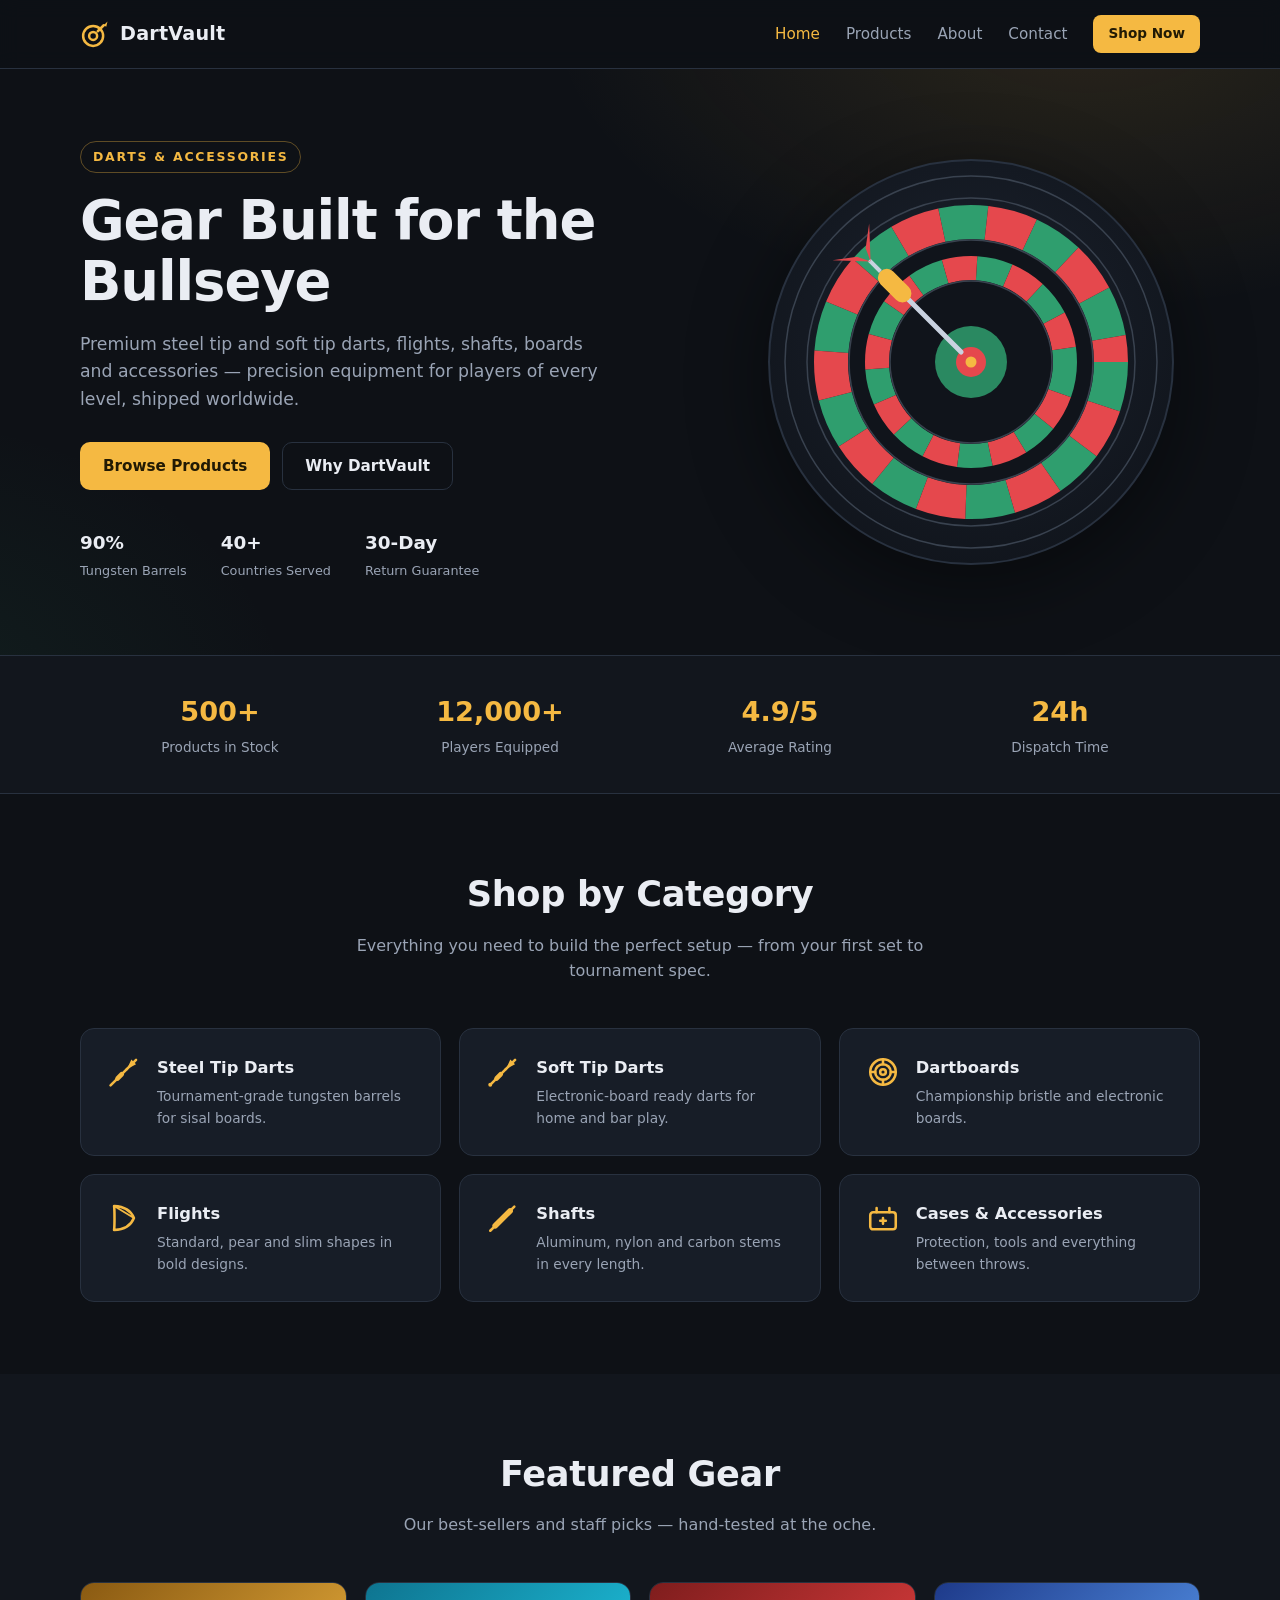
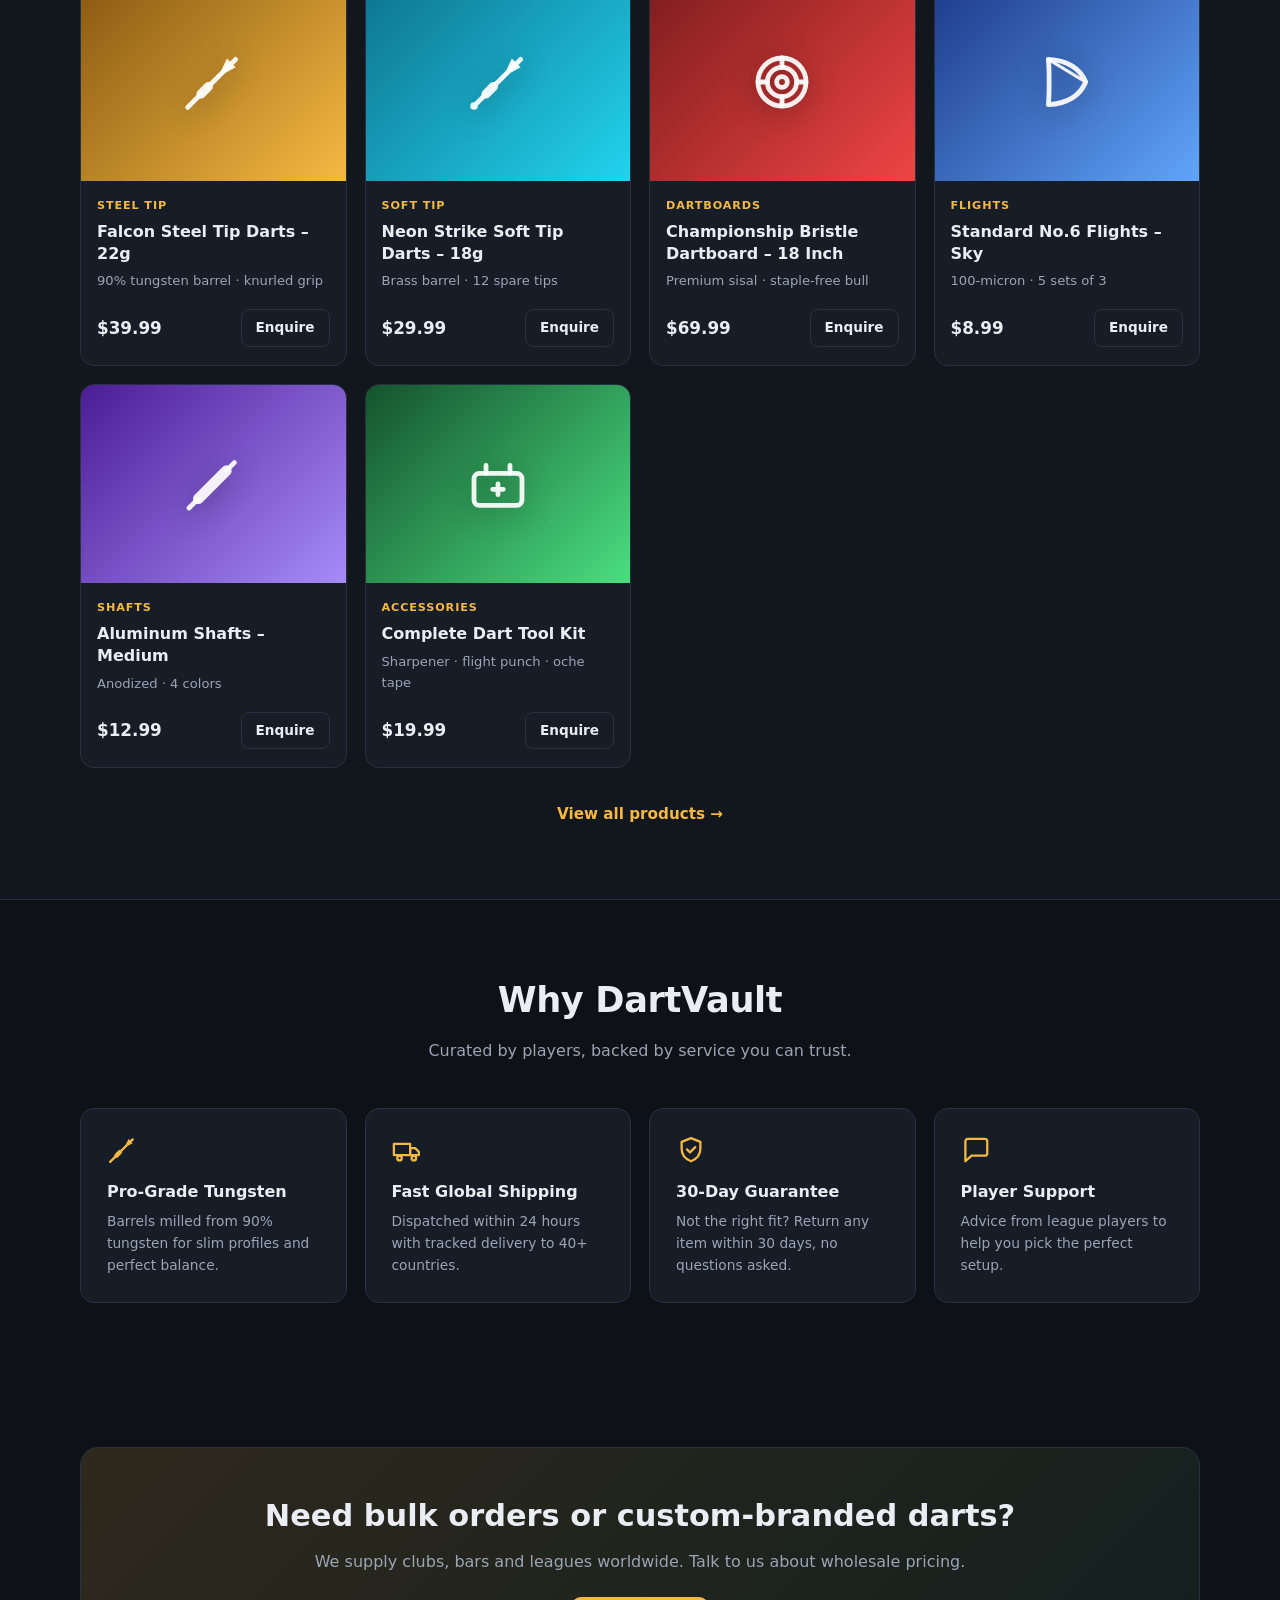
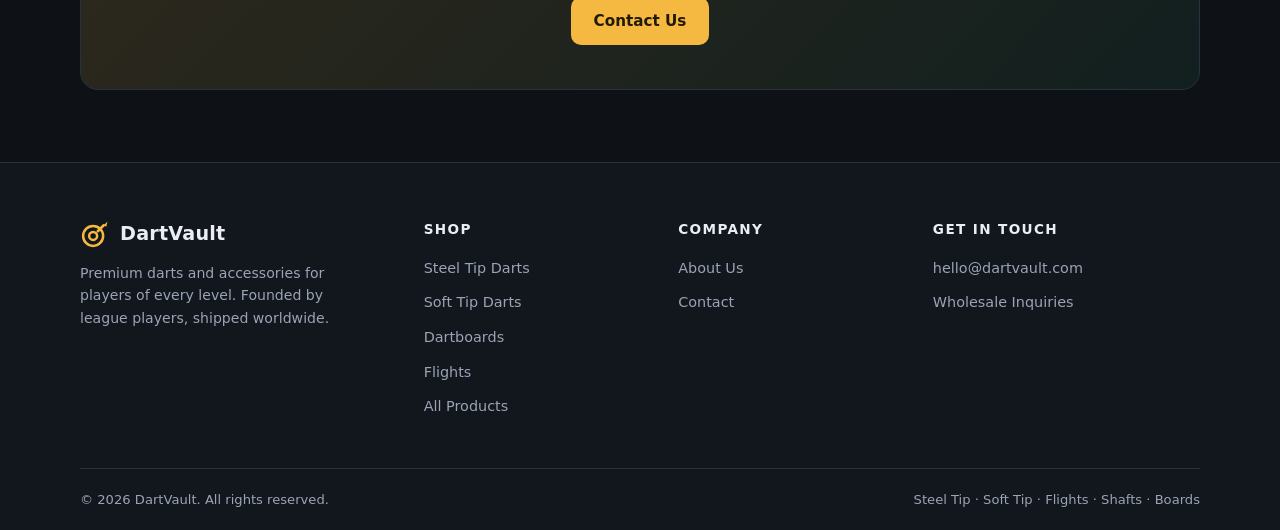
==== index.html @ 20b09b1b "Initial commit: DartVault static product showcase site" ====
<!DOCTYPE html>
<html lang="en">
<head>
<meta charset="UTF-8">
<meta name="viewport" content="width=device-width, initial-scale=1.0">
<title>DartVault – Premium Steel Tip &amp; Soft Tip Darts, Flights, Shafts &amp; Accessories</title>
<meta name="description" content="Shop premium steel tip and soft tip darts, flights, shafts, dartboards, cases and accessories at DartVault. Pro-grade tungsten gear shipped worldwide.">
<link rel="canonical" href="https://dartvault.com/">
<meta name="theme-color" content="#0e1116">
<meta property="og:type" content="website">
<meta property="og:site_name" content="DartVault">
<meta property="og:title" content="DartVault – Premium Darts &amp; Accessories">
<meta property="og:description" content="Steel tip and soft tip darts, flights, shafts, boards, cases and accessories. Shipped worldwide.">
<meta property="og:url" content="https://dartvault.com/">
<meta name="twitter:card" content="summary">
<link rel="icon" type="image/svg+xml" href="favicon.svg">
<link rel="stylesheet" href="css/style.css">
<script type="application/ld+json">
{
  "@context": "https://schema.org",
  "@type": "Organization",
  "name": "DartVault",
  "url": "https://dartvault.com/",
  "description": "Premium darts, flights, shafts, dartboards and accessories."
}
</script>
</head>
<body>
<svg xmlns="http://www.w3.org/2000/svg" style="display:none" aria-hidden="true">
  <symbol id="i-logo" viewBox="0 0 24 24" fill="none" stroke="currentColor" stroke-width="2" stroke-linecap="round" stroke-linejoin="round">
    <circle cx="10.5" cy="13.5" r="8"/>
    <circle cx="10.5" cy="13.5" r="3.2"/>
    <path d="M14.2 9.8L19 5"/>
    <path d="M19 5l3-3-1 4.2z" fill="currentColor" stroke="none"/>
  </symbol>
  <symbol id="i-dart" viewBox="0 0 24 24" fill="none" stroke="currentColor" stroke-width="1.8" stroke-linecap="round" stroke-linejoin="round">
    <path d="M2.5 21.5l5-5"/>
    <path d="M7.5 16.5l2.8-2.8" stroke-width="3.4"/>
    <path d="M10.3 13.7L14 10"/>
    <path d="M14 10l6.5-6.5"/>
    <path d="M14 10l3.2-6.8 3.3 3.3z" fill="currentColor" stroke="none"/>
  </symbol>
  <symbol id="i-dart-soft" viewBox="0 0 24 24" fill="none" stroke="currentColor" stroke-width="1.8" stroke-linecap="round" stroke-linejoin="round">
    <circle cx="3" cy="21" r="1.4" fill="currentColor" stroke="none"/>
    <path d="M4 20l3.5-3.5"/>
    <path d="M7.5 16.5l2.8-2.8" stroke-width="3.4"/>
    <path d="M10.3 13.7L14 10"/>
    <path d="M14 10l6.5-6.5"/>
    <path d="M14 10l3.2-6.8 3.3 3.3z" fill="currentColor" stroke="none"/>
  </symbol>
  <symbol id="i-flight" viewBox="0 0 24 24" fill="none" stroke="currentColor" stroke-width="1.8" stroke-linecap="round" stroke-linejoin="round">
    <path d="M5 3.5c7 .3 12 3.4 14 8.5-2 5.1-7 8.2-14 8.5.4-2.9.4-14.1 0-17z"/>
    <path d="M5 3.5l14 8.5" stroke-width="1.2"/>
  </symbol>
  <symbol id="i-shaft" viewBox="0 0 24 24" fill="none" stroke="currentColor" stroke-width="1.8" stroke-linecap="round" stroke-linejoin="round">
    <path d="M3 21l3.5-3.5"/>
    <path d="M6.5 17.5L17 7" stroke-width="4"/>
    <path d="M17 7l3-3"/>
  </symbol>
  <symbol id="i-board" viewBox="0 0 24 24" fill="none" stroke="currentColor" stroke-width="1.8" stroke-linecap="round" stroke-linejoin="round">
    <circle cx="12" cy="12" r="9"/>
    <circle cx="12" cy="12" r="5.5"/>
    <circle cx="12" cy="12" r="2"/>
    <path d="M12 3v3.5M12 17.5V21M3 12h3.5M17.5 12H21"/>
  </symbol>
  <symbol id="i-eboard" viewBox="0 0 24 24" fill="none" stroke="currentColor" stroke-width="1.8" stroke-linecap="round" stroke-linejoin="round">
    <rect x="4" y="2.5" width="16" height="19" rx="2.5"/>
    <circle cx="12" cy="11" r="5"/>
    <circle cx="12" cy="11" r="1.6"/>
    <path d="M9 18.5h6"/>
    <path d="M8.5 5.5h1M14.5 5.5h1"/>
  </symbol>
  <symbol id="i-case" viewBox="0 0 24 24" fill="none" stroke="currentColor" stroke-width="1.8" stroke-linecap="round" stroke-linejoin="round">
    <rect x="3" y="7.5" width="18" height="12" rx="2.5"/>
    <path d="M9 7.5V6a2 2 0 012-2h2a2 2 0 012 2v1.5"/>
    <path d="M8 15.5l3.2-3.2M11.2 12.3l1.6-1.6"/>
  </symbol>
  <symbol id="i-toolkit" viewBox="0 0 24 24" fill="none" stroke="currentColor" stroke-width="1.8" stroke-linecap="round" stroke-linejoin="round">
    <rect x="3" y="8" width="18" height="12" rx="2"/>
    <path d="M12 12v4M10 14h4"/>
    <path d="M7.5 8V5M16.5 8V5"/>
  </symbol>
  <symbol id="i-surround" viewBox="0 0 24 24" fill="none" stroke="currentColor" stroke-width="1.8">
    <circle cx="12" cy="12" r="8.5"/>
    <circle cx="12" cy="12" r="3"/>
  </symbol>
  <symbol id="i-light" viewBox="0 0 24 24" fill="none" stroke="currentColor" stroke-width="1.8" stroke-linecap="round">
    <circle cx="12" cy="12" r="7.5" stroke-dasharray="3.2 3.2"/>
    <circle cx="12" cy="12" r="2.6"/>
    <path d="M12 2v2.2M12 19.8V22M2 12h2.2M19.8 12H22"/>
  </symbol>
  <symbol id="i-card" viewBox="0 0 24 24" fill="none" stroke="currentColor" stroke-width="1.8" stroke-linecap="round" stroke-linejoin="round">
    <rect x="3" y="5" width="18" height="14" rx="2"/>
    <path d="M3 9.5h18M7 14.5h4"/>
  </symbol>
  <symbol id="i-tag" viewBox="0 0 24 24" fill="none" stroke="currentColor" stroke-width="1.8" stroke-linecap="round" stroke-linejoin="round">
    <path d="M20.6 13.4L11 3.8H4v7l9.6 9.6a2 2 0 002.8 0l4.2-4.2a2 2 0 000-2.8z"/>
    <circle cx="7.5" cy="7.5" r="1.5"/>
  </symbol>
  <symbol id="i-truck" viewBox="0 0 24 24" fill="none" stroke="currentColor" stroke-width="1.8" stroke-linecap="round" stroke-linejoin="round">
    <path d="M1.5 7h13v9h-13z"/>
    <path d="M14.5 10.5h4l3 3v2.5h-7z"/>
    <circle cx="6" cy="18.5" r="1.8"/>
    <circle cx="17.5" cy="18.5" r="1.8"/>
  </symbol>
  <symbol id="i-shield" viewBox="0 0 24 24" fill="none" stroke="currentColor" stroke-width="1.8" stroke-linecap="round" stroke-linejoin="round">
    <path d="M12 2.5l7.5 3V11c0 5-3.2 8.3-7.5 10-4.3-1.7-7.5-5-7.5-10V5.5z"/>
    <path d="M8.8 11.5l2.4 2.4 4.2-4.2"/>
  </symbol>
  <symbol id="i-chat" viewBox="0 0 24 24" fill="none" stroke="currentColor" stroke-width="1.8" stroke-linecap="round" stroke-linejoin="round">
    <path d="M21 14.5a2 2 0 01-2 2H8.5L3.5 21V5a2 2 0 012-2H19a2 2 0 012 2z"/>
  </symbol>
</svg>
<header class="site-header">
  <div class="container header-inner">
    <a class="brand" href="index.html">
      <svg aria-hidden="true"><use href="#i-logo"/></svg>
      DartVault
    </a>
    <nav class="main-nav" aria-label="Main navigation">
      <a href="index.html" class="active">Home</a>
      <a href="products.html">Products</a>
      <a href="about.html">About</a>
      <a href="contact.html">Contact</a>
      <a href="products.html" class="btn btn-primary btn-small nav-cta">Shop Now</a>
    </nav>
    <button class="nav-toggle" aria-label="Toggle menu" aria-expanded="false">
      <svg viewBox="0 0 24 24" width="22" height="22" fill="none" stroke="currentColor" stroke-width="2" stroke-linecap="round"><path d="M4 7h16M4 12h16M4 17h16"/></svg>
    </button>
  </div>
</header>
<main>
  <section class="hero">
    <div class="container hero-inner">
      <div>
        <span class="eyebrow">Darts &amp; Accessories</span>
        <h1>Gear Built for the Bullseye</h1>
        <p class="lead">Premium steel tip and soft tip darts, flights, shafts, boards and accessories — precision equipment for players of every level, shipped worldwide.</p>
        <div class="hero-actions">
          <a class="btn btn-primary" href="products.html">Browse Products</a>
          <a class="btn btn-ghost" href="#why">Why DartVault</a>
        </div>
        <div class="hero-stats">
          <div><strong>90%</strong><span>Tungsten Barrels</span></div>
          <div><strong>40+</strong><span>Countries Served</span></div>
          <div><strong>30-Day</strong><span>Return Guarantee</span></div>
        </div>
      </div>
      <div class="hero-art">
        <svg viewBox="0 0 420 420" role="img" aria-label="Dartboard with a dart in the bullseye">
          <defs>
            <radialGradient id="gBoard" cx="50%" cy="42%" r="65%">
              <stop offset="0%" stop-color="#1b222e"/>
              <stop offset="100%" stop-color="#10141b"/>
            </radialGradient>
          </defs>
          <circle cx="210" cy="210" r="202" fill="url(#gBoard)" stroke="#28313f" stroke-width="2"/>
          <circle cx="210" cy="210" r="186" fill="none" stroke="#39424f" stroke-width="1.5"/>
          <circle cx="210" cy="210" r="164" fill="none" stroke="#39424f" stroke-width="1.5"/>
          <circle cx="210" cy="210" r="140" fill="none" stroke="#2f9e6e" stroke-width="34" stroke-dasharray="45 45"/>
          <circle cx="210" cy="210" r="140" fill="none" stroke="#e5484d" stroke-width="34" stroke-dasharray="45 45" stroke-dashoffset="45"/>
          <circle cx="210" cy="210" r="122" fill="#10141b" stroke="#39424f" stroke-width="1.5"/>
          <circle cx="210" cy="210" r="94" fill="none" stroke="#2f9e6e" stroke-width="24" stroke-dasharray="32 32"/>
          <circle cx="210" cy="210" r="94" fill="none" stroke="#e5484d" stroke-width="24" stroke-dasharray="32 32" stroke-dashoffset="32"/>
          <circle cx="210" cy="210" r="81" fill="#10141b" stroke="#39424f" stroke-width="1.5"/>
          <circle cx="210" cy="210" r="36" fill="#2f9e6e" opacity=".85"/>
          <circle cx="210" cy="210" r="15" fill="#e5484d"/>
          <circle cx="210" cy="210" r="5.5" fill="#f5b942"/>
          <g transform="rotate(-45 210 210)">
            <line x1="210" y1="196" x2="210" y2="118" stroke="#c9d2e0" stroke-width="5" stroke-linecap="round"/>
            <rect x="201" y="82" width="18" height="40" rx="9" fill="#f5b942"/>
            <line x1="210" y1="82" x2="210" y2="66" stroke="#c9d2e0" stroke-width="4"/>
            <path d="M210 68L184 40l20 15z" fill="#e5484d"/>
            <path d="M210 68l26-28-20 15z" fill="#e5484d"/>
          </g>
        </svg>
      </div>
    </div>
  </section>
  <div class="stats-strip">
    <div class="container stats-grid">
      <div><strong>500+</strong><span>Products in Stock</span></div>
      <div><strong>12,000+</strong><span>Players Equipped</span></div>
      <div><strong>4.9/5</strong><span>Average Rating</span></div>
      <div><strong>24h</strong><span>Dispatch Time</span></div>
    </div>
  </div>
  <section class="section">
    <div class="container">
      <div class="section-head">
        <h2>Shop by Category</h2>
        <p>Everything you need to build the perfect setup — from your first set to tournament spec.</p>
      </div>
      <div class="cat-grid">
        <a class="cat-card" href="products.html?cat=steel">
          <svg aria-hidden="true"><use href="#i-dart"/></svg>
          <div><h3>Steel Tip Darts</h3><p>Tournament-grade tungsten barrels for sisal boards.</p></div>
        </a>
        <a class="cat-card" href="products.html?cat=soft">
          <svg aria-hidden="true"><use href="#i-dart-soft"/></svg>
          <div><h3>Soft Tip Darts</h3><p>Electronic-board ready darts for home and bar play.</p></div>
        </a>
        <a class="cat-card" href="products.html?cat=boards">
          <svg aria-hidden="true"><use href="#i-board"/></svg>
          <div><h3>Dartboards</h3><p>Championship bristle and electronic boards.</p></div>
        </a>
        <a class="cat-card" href="products.html?cat=flights">
          <svg aria-hidden="true"><use href="#i-flight"/></svg>
          <div><h3>Flights</h3><p>Standard, pear and slim shapes in bold designs.</p></div>
        </a>
        <a class="cat-card" href="products.html?cat=shafts">
          <svg aria-hidden="true"><use href="#i-shaft"/></svg>
          <div><h3>Shafts</h3><p>Aluminum, nylon and carbon stems in every length.</p></div>
        </a>
        <a class="cat-card" href="products.html?cat=acc">
          <svg aria-hidden="true"><use href="#i-toolkit"/></svg>
          <div><h3>Cases &amp; Accessories</h3><p>Protection, tools and everything between throws.</p></div>
        </a>
      </div>
    </div>
  </section>
  <section class="section section-alt">
    <div class="container">
      <div class="section-head">
        <h2>Featured Gear</h2>
        <p>Our best-sellers and staff picks — hand-tested at the oche.</p>
      </div>
      <div class="product-grid">
        <article class="product-card" data-cat="steel">
          <div class="product-thumb thumb-steel"><svg aria-hidden="true"><use href="#i-dart"/></svg></div>
          <div class="product-body">
            <span class="product-tag">Steel Tip</span>
            <h3>Falcon Steel Tip Darts – 22g</h3>
            <p class="product-spec">90% tungsten barrel · knurled grip</p>
            <div class="product-foot"><span class="price">$39.99</span><a class="btn btn-ghost btn-small" href="contact.html">Enquire</a></div>
          </div>
        </article>
        <article class="product-card" data-cat="soft">
          <div class="product-thumb thumb-soft"><svg aria-hidden="true"><use href="#i-dart-soft"/></svg></div>
          <div class="product-body">
            <span class="product-tag">Soft Tip</span>
            <h3>Neon Strike Soft Tip Darts – 18g</h3>
            <p class="product-spec">Brass barrel · 12 spare tips</p>
            <div class="product-foot"><span class="price">$29.99</span><a class="btn btn-ghost btn-small" href="contact.html">Enquire</a></div>
          </div>
        </article>
        <article class="product-card" data-cat="boards">
          <div class="product-thumb thumb-board"><svg aria-hidden="true"><use href="#i-board"/></svg></div>
          <div class="product-body">
            <span class="product-tag">Dartboards</span>
            <h3>Championship Bristle Dartboard – 18 Inch</h3>
            <p class="product-spec">Premium sisal · staple-free bull</p>
            <div class="product-foot"><span class="price">$69.99</span><a class="btn btn-ghost btn-small" href="contact.html">Enquire</a></div>
          </div>
        </article>
        <article class="product-card" data-cat="flights">
          <div class="product-thumb thumb-flight"><svg aria-hidden="true"><use href="#i-flight"/></svg></div>
          <div class="product-body">
            <span class="product-tag">Flights</span>
            <h3>Standard No.6 Flights – Sky</h3>
            <p class="product-spec">100-micron · 5 sets of 3</p>
            <div class="product-foot"><span class="price">$8.99</span><a class="btn btn-ghost btn-small" href="contact.html">Enquire</a></div>
          </div>
        </article>
        <article class="product-card" data-cat="shafts">
          <div class="product-thumb thumb-shaft"><svg aria-hidden="true"><use href="#i-shaft"/></svg></div>
          <div class="product-body">
            <span class="product-tag">Shafts</span>
            <h3>Aluminum Shafts – Medium</h3>
            <p class="product-spec">Anodized · 4 colors</p>
            <div class="product-foot"><span class="price">$12.99</span><a class="btn btn-ghost btn-small" href="contact.html">Enquire</a></div>
          </div>
        </article>
        <article class="product-card" data-cat="acc">
          <div class="product-thumb thumb-acc"><svg aria-hidden="true"><use href="#i-toolkit"/></svg></div>
          <div class="product-body">
            <span class="product-tag">Accessories</span>
            <h3>Complete Dart Tool Kit</h3>
            <p class="product-spec">Sharpener · flight punch · oche tape</p>
            <div class="product-foot"><span class="price">$19.99</span><a class="btn btn-ghost btn-small" href="contact.html">Enquire</a></div>
          </div>
        </article>
      </div>
      <div class="section-link">
        <a class="link-more" href="products.html">View all products →</a>
      </div>
    </div>
  </section>
  <section class="section" id="why">
    <div class="container">
      <div class="section-head">
        <h2>Why DartVault</h2>
        <p>Curated by players, backed by service you can trust.</p>
      </div>
      <div class="why-grid">
        <div class="why-card">
          <svg aria-hidden="true"><use href="#i-dart"/></svg>
          <h3>Pro-Grade Tungsten</h3>
          <p>Barrels milled from 90% tungsten for slim profiles and perfect balance.</p>
        </div>
        <div class="why-card">
          <svg aria-hidden="true"><use href="#i-truck"/></svg>
          <h3>Fast Global Shipping</h3>
          <p>Dispatched within 24 hours with tracked delivery to 40+ countries.</p>
        </div>
        <div class="why-card">
          <svg aria-hidden="true"><use href="#i-shield"/></svg>
          <h3>30-Day Guarantee</h3>
          <p>Not the right fit? Return any item within 30 days, no questions asked.</p>
        </div>
        <div class="why-card">
          <svg aria-hidden="true"><use href="#i-chat"/></svg>
          <h3>Player Support</h3>
          <p>Advice from league players to help you pick the perfect setup.</p>
        </div>
      </div>
    </div>
  </section>
  <section class="section">
    <div class="container">
      <div class="cta-band">
        <h2>Need bulk orders or custom-branded darts?</h2>
        <p>We supply clubs, bars and leagues worldwide. Talk to us about wholesale pricing.</p>
        <a class="btn btn-primary" href="contact.html">Contact Us</a>
      </div>
    </div>
  </section>
</main>
<footer class="site-footer">
  <div class="container">
    <div class="footer-grid">
      <div class="footer-brand">
        <a class="brand" href="index.html"><svg aria-hidden="true"><use href="#i-logo"/></svg>DartVault</a>
        <p>Premium darts and accessories for players of every level. Founded by league players, shipped worldwide.</p>
      </div>
      <div>
        <h4>Shop</h4>
        <ul>
          <li><a href="products.html?cat=steel">Steel Tip Darts</a></li>
          <li><a href="products.html?cat=soft">Soft Tip Darts</a></li>
          <li><a href="products.html?cat=boards">Dartboards</a></li>
          <li><a href="products.html?cat=flights">Flights</a></li>
          <li><a href="products.html">All Products</a></li>
        </ul>
      </div>
      <div>
        <h4>Company</h4>
        <ul>
          <li><a href="about.html">About Us</a></li>
          <li><a href="contact.html">Contact</a></li>
        </ul>
      </div>
      <div>
        <h4>Get in Touch</h4>
        <ul>
          <li><a href="mailto:hello@dartvault.com">hello@dartvault.com</a></li>
          <li><a href="contact.html">Wholesale Inquiries</a></li>
        </ul>
      </div>
    </div>
    <div class="footer-bottom">
      <span>© <span data-year>2026</span> DartVault. All rights reserved.</span>
      <span>Steel Tip · Soft Tip · Flights · Shafts · Boards</span>
    </div>
  </div>
</footer>
<script src="js/main.js"></script>
</body>
</html>
---- css/style.css ----
:root{
  --bg:#0e1116;
  --bg-soft:#12161d;
  --card:#171d27;
  --line:#28313f;
  --text:#eaedf3;
  --muted:#9aa4b5;
  --accent:#f5b942;
  --accent-ink:#221a04;
  --red:#e5484d;
  --green:#33a06f;
  --radius:14px;
  --shadow:0 12px 32px rgba(0,0,0,.35);
  --font:ui-sans-serif,system-ui,-apple-system,"Segoe UI",Roboto,"Helvetica Neue",Arial,sans-serif;
}
*{box-sizing:border-box;margin:0;padding:0}
html{scroll-behavior:smooth}
body{font-family:var(--font);background:var(--bg);color:var(--text);line-height:1.6;-webkit-font-smoothing:antialiased}
img,svg{display:block;max-width:100%}
a{color:inherit;text-decoration:none}
[hidden]{display:none!important}
.container{width:min(1120px,92%);margin:0 auto}

.site-header{position:sticky;top:0;z-index:50;background:rgba(14,17,22,.85);backdrop-filter:blur(10px);border-bottom:1px solid var(--line)}
.header-inner{display:flex;align-items:center;justify-content:space-between;height:68px}
.brand{display:flex;align-items:center;gap:10px;font-weight:800;font-size:1.2rem;letter-spacing:.2px}
.brand svg{width:30px;height:30px;color:var(--accent);flex:none}
.main-nav{display:flex;align-items:center;gap:26px;font-size:.95rem;color:var(--muted)}
.main-nav a:hover{color:var(--text)}
.main-nav a.active{color:var(--accent)}
.nav-toggle{display:none;background:none;border:1px solid var(--line);color:var(--text);border-radius:8px;padding:7px 10px;cursor:pointer}

.btn{display:inline-flex;align-items:center;justify-content:center;gap:8px;padding:11px 22px;border-radius:10px;font-weight:700;font-size:.95rem;border:1px solid transparent;cursor:pointer;transition:all .2s;font-family:inherit}
.btn-primary{background:var(--accent);color:var(--accent-ink)}
.btn-primary:hover{filter:brightness(1.08)}
.btn-ghost{border-color:var(--line);color:var(--text)}
.btn-ghost:hover{border-color:var(--accent);color:var(--accent)}
.btn-small{padding:7px 14px;font-size:.85rem;border-radius:8px}

.hero{position:relative;overflow:hidden;border-bottom:1px solid var(--line);background:radial-gradient(900px 500px at 85% -10%,rgba(245,185,66,.12),transparent 60%),radial-gradient(700px 500px at -10% 110%,rgba(51,160,111,.1),transparent 60%)}
.hero-inner{display:grid;grid-template-columns:1.15fr .85fr;gap:40px;align-items:center;padding:72px 0}
.eyebrow{display:inline-block;font-size:.78rem;font-weight:700;letter-spacing:.14em;text-transform:uppercase;color:var(--accent);border:1px solid rgba(245,185,66,.35);border-radius:999px;padding:5px 12px;margin-bottom:18px}
h1{font-size:clamp(2.2rem,4.6vw,3.4rem);line-height:1.12;letter-spacing:-.02em;font-weight:800}
.hero .lead{color:var(--muted);font-size:1.08rem;max-width:520px;margin:18px 0 28px}
.hero-actions{display:flex;gap:12px;flex-wrap:wrap}
.hero-stats{display:flex;gap:34px;margin-top:38px;flex-wrap:wrap}
.hero-stats div strong{display:block;font-size:1.15rem}
.hero-stats div span{font-size:.8rem;color:var(--muted)}
.hero-art{position:relative}
.hero-art svg{width:100%;max-width:420px;margin:0 auto;filter:drop-shadow(0 18px 40px rgba(0,0,0,.45))}

.stats-strip{border-bottom:1px solid var(--line);background:var(--bg-soft)}
.stats-grid{display:grid;grid-template-columns:repeat(4,1fr);padding:34px 0;text-align:center}
.stats-grid strong{display:block;font-size:1.7rem;color:var(--accent)}
.stats-grid span{font-size:.85rem;color:var(--muted)}

.section{padding:72px 0}
.section-alt{background:var(--bg-soft);border-bottom:1px solid var(--line)}
.section-head{text-align:center;max-width:640px;margin:0 auto 44px}
.section-head h2{font-size:clamp(1.6rem,3vw,2.2rem);letter-spacing:-.01em}
.section-head p{color:var(--muted);margin-top:10px}
.section-link{text-align:center}
.link-more{display:inline-block;margin-top:34px;color:var(--accent);font-weight:600;font-size:.95rem}
.link-more:hover{text-decoration:underline}

.cat-grid{display:grid;grid-template-columns:repeat(3,1fr);gap:18px}
.cat-card{background:var(--card);border:1px solid var(--line);border-radius:var(--radius);padding:26px;display:flex;gap:16px;align-items:flex-start;transition:all .2s}
.cat-card:hover{border-color:var(--accent);transform:translateY(-3px)}
.cat-card svg{width:34px;height:34px;color:var(--accent);flex:none}
.cat-card h3{font-size:1.02rem;margin-bottom:4px}
.cat-card p{font-size:.86rem;color:var(--muted)}

.product-grid{display:grid;grid-template-columns:repeat(4,1fr);gap:18px}
.product-card{background:var(--card);border:1px solid var(--line);border-radius:var(--radius);overflow:hidden;display:flex;flex-direction:column;transition:all .2s}
.product-card:hover{border-color:var(--accent);transform:translateY(-4px);box-shadow:var(--shadow)}
.product-thumb{aspect-ratio:4/3;display:flex;align-items:center;justify-content:center}
.product-thumb svg{width:64px;height:64px;color:rgba(255,255,255,.92);filter:drop-shadow(0 6px 14px rgba(0,0,0,.35))}
.thumb-steel{background:linear-gradient(135deg,#8a5a12,#f5b942)}
.thumb-soft{background:linear-gradient(135deg,#0e7490,#22d3ee)}
.thumb-board{background:linear-gradient(135deg,#7f1d1d,#ef4444)}
.thumb-eboard{background:linear-gradient(135deg,#312e81,#818cf8)}
.thumb-flight{background:linear-gradient(135deg,#1e3a8a,#60a5fa)}
.thumb-shaft{background:linear-gradient(135deg,#4c1d95,#a78bfa)}
.thumb-case{background:linear-gradient(135deg,#374151,#9ca3af)}
.thumb-acc{background:linear-gradient(135deg,#14532d,#4ade80)}
.product-body{padding:16px 16px 18px;display:flex;flex-direction:column;gap:6px;flex:1}
.product-tag{font-size:.7rem;font-weight:700;letter-spacing:.08em;text-transform:uppercase;color:var(--accent)}
.product-body h3{font-size:1rem;line-height:1.35}
.product-spec{font-size:.82rem;color:var(--muted)}
.product-foot{display:flex;align-items:center;justify-content:space-between;margin-top:auto;padding-top:12px}
.price{font-weight:800;font-size:1.05rem}

.filter-bar{display:flex;gap:10px;flex-wrap:wrap;justify-content:center;margin-bottom:36px}
.filter-btn{background:var(--card);border:1px solid var(--line);color:var(--muted);border-radius:999px;padding:8px 18px;font-size:.86rem;font-weight:600;cursor:pointer;transition:all .2s;font-family:inherit}
.filter-btn:hover{color:var(--text);border-color:var(--accent)}
.filter-btn.active{background:var(--accent);border-color:var(--accent);color:var(--accent-ink)}

.why-grid,.value-grid{display:grid;grid-template-columns:repeat(4,1fr);gap:18px}
.value-grid{grid-template-columns:repeat(3,1fr)}
.why-card,.value-card{background:var(--card);border:1px solid var(--line);border-radius:var(--radius);padding:26px}
.why-card svg,.value-card svg{width:30px;height:30px;color:var(--accent);margin-bottom:14px}
.why-card h3,.value-card h3{font-size:1rem;margin-bottom:6px}
.why-card p,.value-card p{font-size:.86rem;color:var(--muted)}

.cta-band{background:linear-gradient(135deg,rgba(245,185,66,.14),rgba(51,160,111,.1));border:1px solid var(--line);border-radius:18px;padding:44px;text-align:center}
.cta-band h2{font-size:clamp(1.4rem,2.6vw,1.9rem);margin-bottom:8px}
.cta-band p{color:var(--muted);margin-bottom:22px}

.page-hero{padding:60px 0 8px}
.page-hero h1{font-size:clamp(1.8rem,3.4vw,2.5rem)}
.page-hero p{color:var(--muted);max-width:640px;margin-top:10px}

.about-grid{display:grid;grid-template-columns:1fr 1fr;gap:44px;align-items:center}
.about-art{background:linear-gradient(135deg,#1a2230,#10141b);border:1px solid var(--line);border-radius:18px;display:flex;align-items:center;justify-content:center;min-height:340px}
.about-art svg{width:130px;height:130px;color:var(--accent)}
.prose h2{font-size:1.4rem;margin:26px 0 10px}
.prose h2:first-child{margin-top:0}
.prose p{color:var(--muted);margin-bottom:14px}

.contact-grid{display:grid;grid-template-columns:.85fr 1.15fr;gap:36px;align-items:start}
.info-card{background:var(--card);border:1px solid var(--line);border-radius:var(--radius);padding:22px;display:flex;gap:14px;align-items:flex-start;margin-bottom:14px}
.info-card svg{width:24px;height:24px;color:var(--accent);flex:none;margin-top:2px}
.info-card h3{font-size:.95rem}
.info-card p{font-size:.86rem;color:var(--muted)}
.form-card{background:var(--card);border:1px solid var(--line);border-radius:var(--radius);padding:28px}
.form-row{display:grid;grid-template-columns:1fr 1fr;gap:14px}
.field{margin-bottom:16px}
.field label{display:block;font-size:.82rem;font-weight:600;color:var(--muted);margin-bottom:6px}
.field input,.field textarea{width:100%;background:var(--bg);border:1px solid var(--line);border-radius:10px;color:var(--text);padding:11px 14px;font-family:inherit;font-size:.92rem}
.field input:focus,.field textarea:focus{outline:none;border-color:var(--accent)}
.field textarea{min-height:140px;resize:vertical}

.site-footer{border-top:1px solid var(--line);background:var(--bg-soft)}
.footer-grid{display:grid;grid-template-columns:1.4fr 1fr 1fr 1.2fr;gap:32px;padding:56px 0 40px}
.footer-brand p{color:var(--muted);font-size:.88rem;margin-top:12px;max-width:280px}
.site-footer h4{font-size:.85rem;letter-spacing:.1em;text-transform:uppercase;margin-bottom:14px}
.site-footer ul{list-style:none}
.site-footer li{margin-bottom:9px}
.site-footer ul a{color:var(--muted);font-size:.9rem}
.site-footer ul a:hover{color:var(--accent)}
.footer-bottom{border-top:1px solid var(--line);padding:20px 0;display:flex;justify-content:space-between;gap:10px;flex-wrap:wrap;font-size:.82rem;color:var(--muted)}

@media(max-width:960px){
  .hero-inner{grid-template-columns:1fr;padding:52px 0}
  .hero-art{order:-1;max-width:300px;margin:0 auto}
  .product-grid{grid-template-columns:repeat(2,1fr)}
  .cat-grid{grid-template-columns:1fr 1fr}
  .why-grid{grid-template-columns:1fr 1fr}
  .about-grid,.contact-grid{grid-template-columns:1fr}
  .footer-grid{grid-template-columns:1fr 1fr}
  .about-art{min-height:240px}
}
@media(max-width:700px){
  .nav-toggle{display:block}
  .main-nav{display:none;position:absolute;top:68px;left:0;right:0;background:var(--bg-soft);border-bottom:1px solid var(--line);flex-direction:column;align-items:stretch;gap:0;padding:0 4%}
  .site-header.nav-open .main-nav{display:flex}
  .main-nav a{width:100%;padding:14px 0;border-top:1px solid var(--line);color:var(--text)}
  .main-nav a.active{color:var(--accent)}
  .main-nav .nav-cta{margin:12px 0;text-align:center}
  .stats-grid{grid-template-columns:1fr 1fr;gap:20px 0}
  .product-grid{grid-template-columns:1fr}
  .cat-grid,.why-grid,.value-grid{grid-template-columns:1fr}
  .form-row{grid-template-columns:1fr}
  .footer-grid{grid-template-columns:1fr}
  .section{padding:52px 0}
}
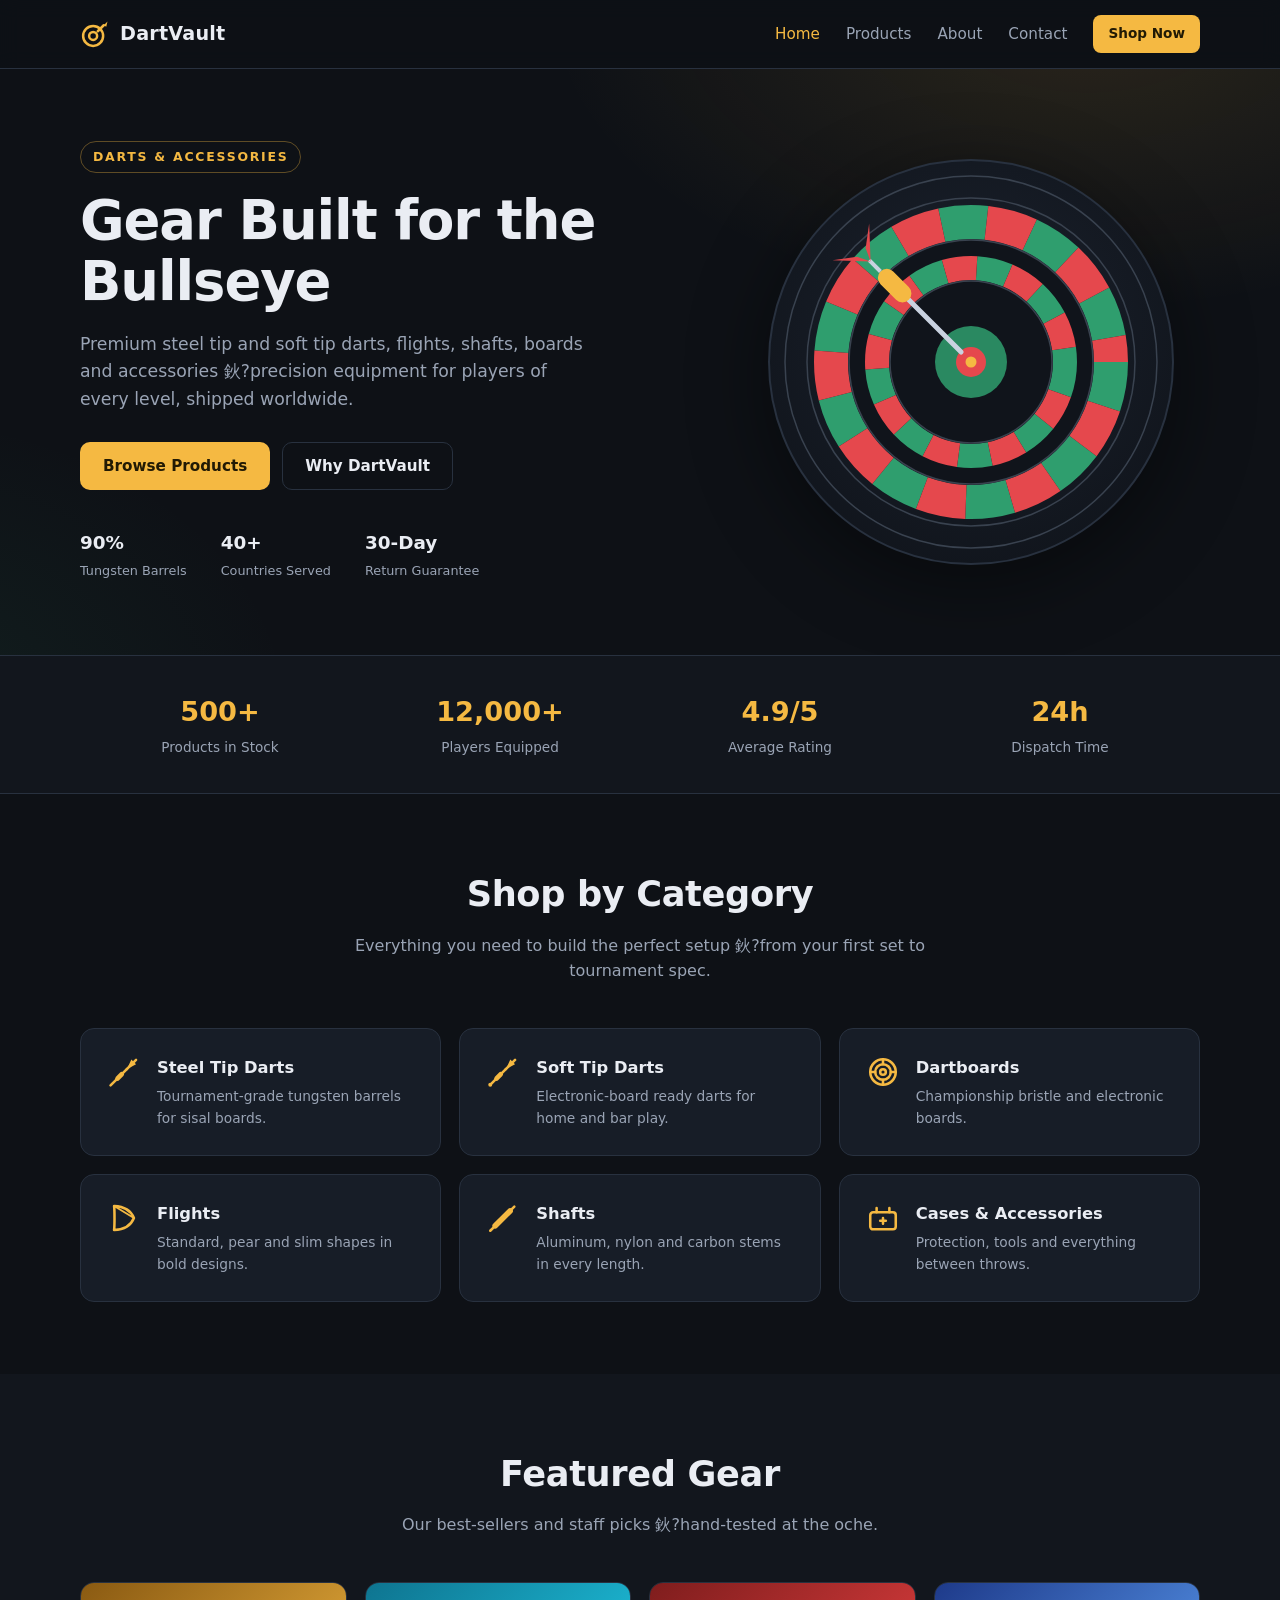
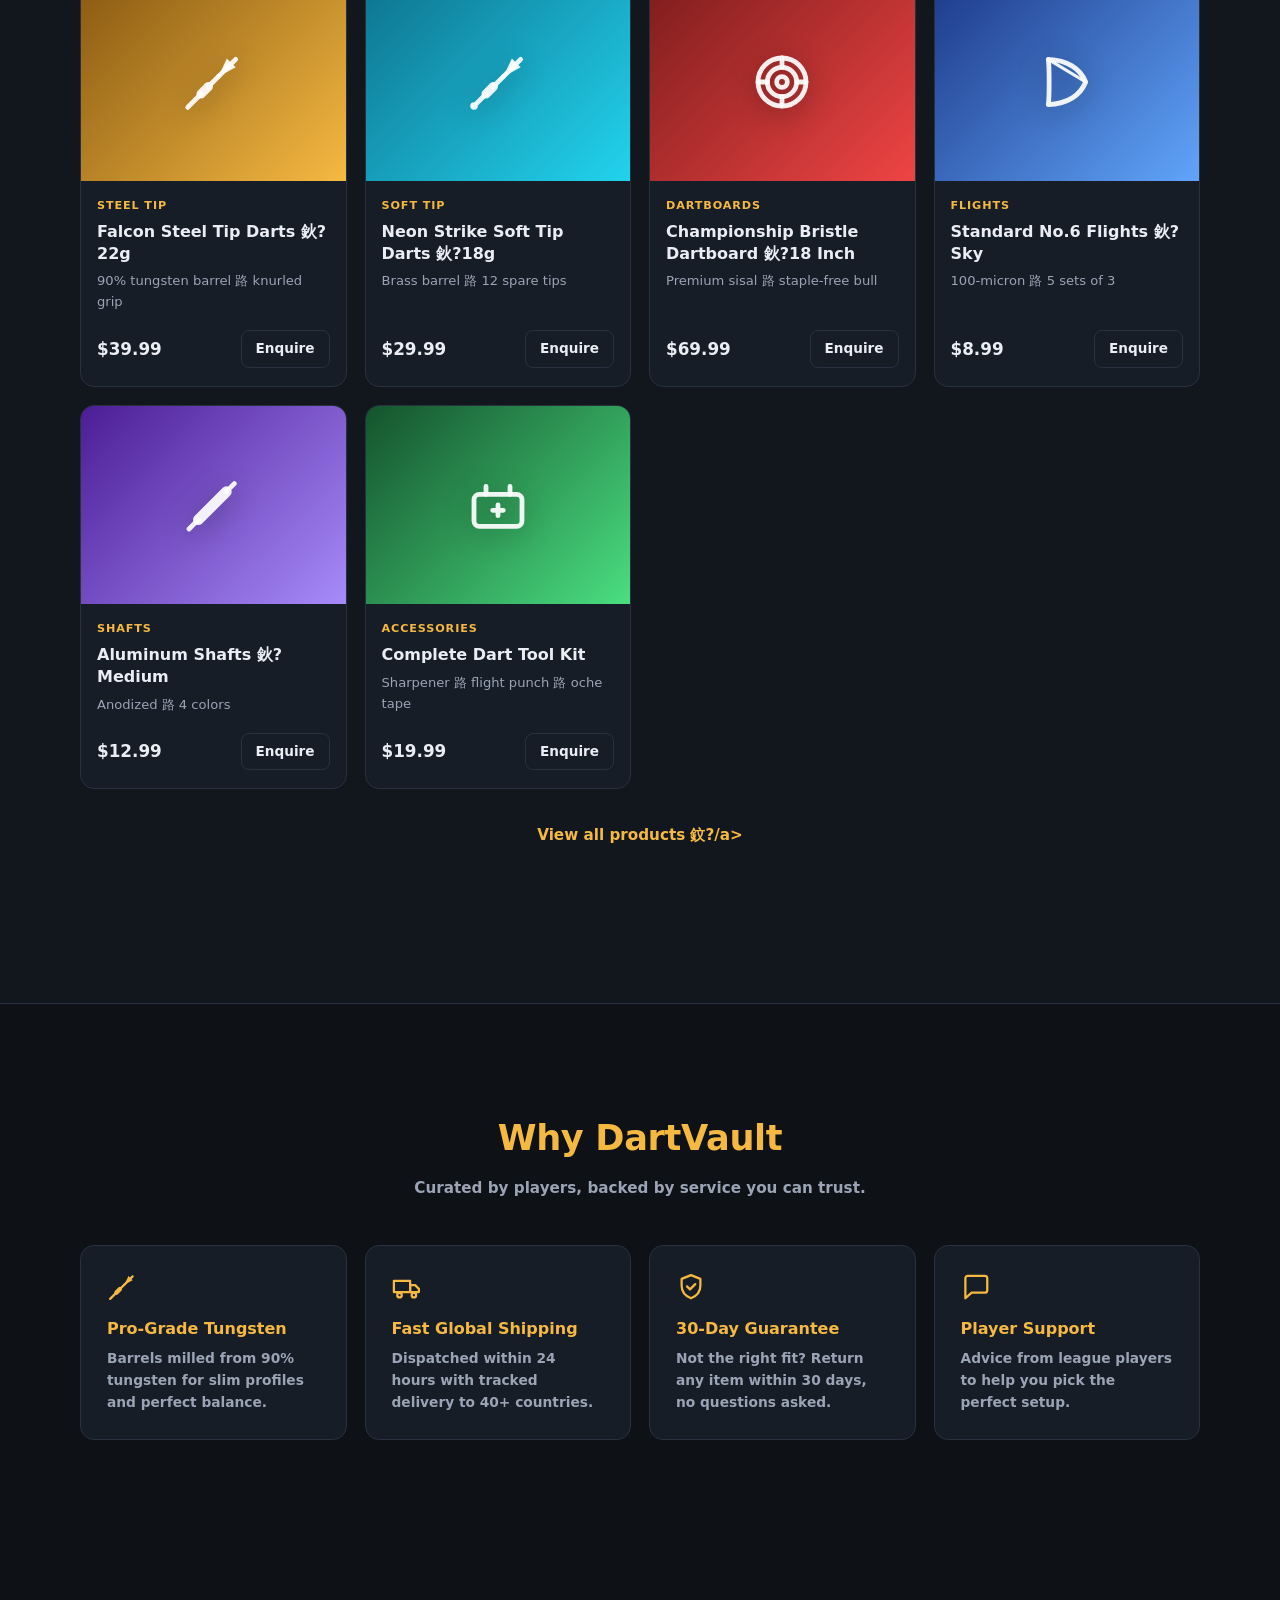
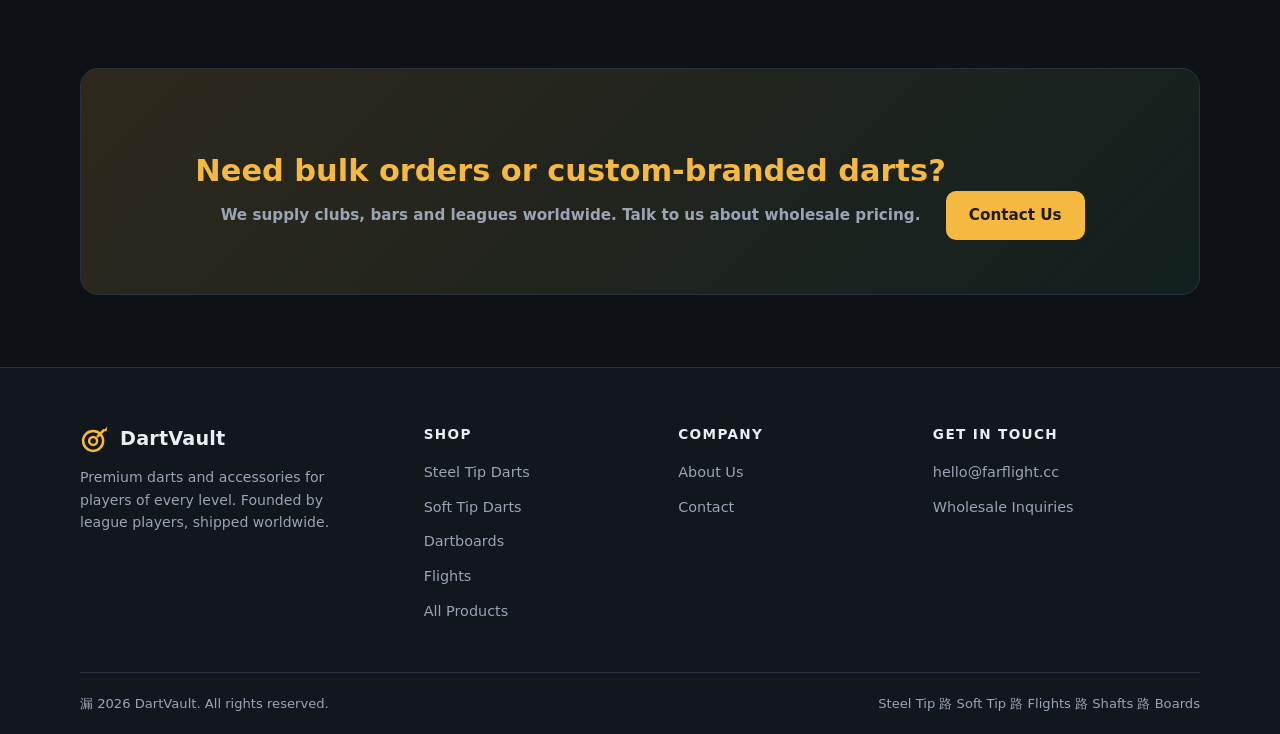
==== commit b7a49973: "Switch site domain to farflight.cc" ====
--- a/index.html
+++ b/index.html
@@ -3,15 +3,15 @@
 <head>
 <meta charset="UTF-8">
 <meta name="viewport" content="width=device-width, initial-scale=1.0">
-<title>DartVault – Premium Steel Tip &amp; Soft Tip Darts, Flights, Shafts &amp; Accessories</title>
+<title>DartVault 鈥?Premium Steel Tip &amp; Soft Tip Darts, Flights, Shafts &amp; Accessories</title>
 <meta name="description" content="Shop premium steel tip and soft tip darts, flights, shafts, dartboards, cases and accessories at DartVault. Pro-grade tungsten gear shipped worldwide.">
-<link rel="canonical" href="https://dartvault.com/">
+<link rel="canonical" href="https://farflight.cc/">
 <meta name="theme-color" content="#0e1116">
 <meta property="og:type" content="website">
 <meta property="og:site_name" content="DartVault">
-<meta property="og:title" content="DartVault – Premium Darts &amp; Accessories">
+<meta property="og:title" content="DartVault 鈥?Premium Darts &amp; Accessories">
 <meta property="og:description" content="Steel tip and soft tip darts, flights, shafts, boards, cases and accessories. Shipped worldwide.">
-<meta property="og:url" content="https://dartvault.com/">
+<meta property="og:url" content="https://farflight.cc/">
 <meta name="twitter:card" content="summary">
 <link rel="icon" type="image/svg+xml" href="favicon.svg">
 <link rel="stylesheet" href="css/style.css">
@@ -20,7 +20,7 @@
   "@context": "https://schema.org",
   "@type": "Organization",
   "name": "DartVault",
-  "url": "https://dartvault.com/",
+  "url": "https://farflight.cc/",
   "description": "Premium darts, flights, shafts, dartboards and accessories."
 }
 </script>
@@ -135,7 +135,7 @@
       <div>
         <span class="eyebrow">Darts &amp; Accessories</span>
         <h1>Gear Built for the Bullseye</h1>
-        <p class="lead">Premium steel tip and soft tip darts, flights, shafts, boards and accessories — precision equipment for players of every level, shipped worldwide.</p>
+        <p class="lead">Premium steel tip and soft tip darts, flights, shafts, boards and accessories 鈥?precision equipment for players of every level, shipped worldwide.</p>
         <div class="hero-actions">
           <a class="btn btn-primary" href="products.html">Browse Products</a>
           <a class="btn btn-ghost" href="#why">Why DartVault</a>
@@ -189,7 +189,7 @@
     <div class="container">
       <div class="section-head">
         <h2>Shop by Category</h2>
-        <p>Everything you need to build the perfect setup — from your first set to tournament spec.</p>
+        <p>Everything you need to build the perfect setup 鈥?from your first set to tournament spec.</p>
       </div>
       <div class="cat-grid">
         <a class="cat-card" href="products.html?cat=steel">
@@ -223,15 +223,15 @@
     <div class="container">
       <div class="section-head">
         <h2>Featured Gear</h2>
-        <p>Our best-sellers and staff picks — hand-tested at the oche.</p>
+        <p>Our best-sellers and staff picks 鈥?hand-tested at the oche.</p>
       </div>
       <div class="product-grid">
         <article class="product-card" data-cat="steel">
           <div class="product-thumb thumb-steel"><svg aria-hidden="true"><use href="#i-dart"/></svg></div>
           <div class="product-body">
             <span class="product-tag">Steel Tip</span>
-            <h3>Falcon Steel Tip Darts – 22g</h3>
-            <p class="product-spec">90% tungsten barrel · knurled grip</p>
+            <h3>Falcon Steel Tip Darts 鈥?22g</h3>
+            <p class="product-spec">90% tungsten barrel 路 knurled grip</p>
             <div class="product-foot"><span class="price">$39.99</span><a class="btn btn-ghost btn-small" href="contact.html">Enquire</a></div>
           </div>
         </article>
@@ -239,8 +239,8 @@
           <div class="product-thumb thumb-soft"><svg aria-hidden="true"><use href="#i-dart-soft"/></svg></div>
           <div class="product-body">
             <span class="product-tag">Soft Tip</span>
-            <h3>Neon Strike Soft Tip Darts – 18g</h3>
-            <p class="product-spec">Brass barrel · 12 spare tips</p>
+            <h3>Neon Strike Soft Tip Darts 鈥?18g</h3>
+            <p class="product-spec">Brass barrel 路 12 spare tips</p>
             <div class="product-foot"><span class="price">$29.99</span><a class="btn btn-ghost btn-small" href="contact.html">Enquire</a></div>
           </div>
         </article>
@@ -248,8 +248,8 @@
           <div class="product-thumb thumb-board"><svg aria-hidden="true"><use href="#i-board"/></svg></div>
           <div class="product-body">
             <span class="product-tag">Dartboards</span>
-            <h3>Championship Bristle Dartboard – 18 Inch</h3>
-            <p class="product-spec">Premium sisal · staple-free bull</p>
+            <h3>Championship Bristle Dartboard 鈥?18 Inch</h3>
+            <p class="product-spec">Premium sisal 路 staple-free bull</p>
             <div class="product-foot"><span class="price">$69.99</span><a class="btn btn-ghost btn-small" href="contact.html">Enquire</a></div>
           </div>
         </article>
@@ -257,8 +257,8 @@
           <div class="product-thumb thumb-flight"><svg aria-hidden="true"><use href="#i-flight"/></svg></div>
           <div class="product-body">
             <span class="product-tag">Flights</span>
-            <h3>Standard No.6 Flights – Sky</h3>
-            <p class="product-spec">100-micron · 5 sets of 3</p>
+            <h3>Standard No.6 Flights 鈥?Sky</h3>
+            <p class="product-spec">100-micron 路 5 sets of 3</p>
             <div class="product-foot"><span class="price">$8.99</span><a class="btn btn-ghost btn-small" href="contact.html">Enquire</a></div>
           </div>
         </article>
@@ -266,8 +266,8 @@
           <div class="product-thumb thumb-shaft"><svg aria-hidden="true"><use href="#i-shaft"/></svg></div>
           <div class="product-body">
             <span class="product-tag">Shafts</span>
-            <h3>Aluminum Shafts – Medium</h3>
-            <p class="product-spec">Anodized · 4 colors</p>
+            <h3>Aluminum Shafts 鈥?Medium</h3>
+            <p class="product-spec">Anodized 路 4 colors</p>
             <div class="product-foot"><span class="price">$12.99</span><a class="btn btn-ghost btn-small" href="contact.html">Enquire</a></div>
           </div>
         </article>
@@ -276,13 +276,13 @@
           <div class="product-body">
             <span class="product-tag">Accessories</span>
             <h3>Complete Dart Tool Kit</h3>
-            <p class="product-spec">Sharpener · flight punch · oche tape</p>
+            <p class="product-spec">Sharpener 路 flight punch 路 oche tape</p>
             <div class="product-foot"><span class="price">$19.99</span><a class="btn btn-ghost btn-small" href="contact.html">Enquire</a></div>
           </div>
         </article>
       </div>
       <div class="section-link">
-        <a class="link-more" href="products.html">View all products →</a>
+        <a class="link-more" href="products.html">View all products 鈫?/a>
       </div>
     </div>
   </section>
@@ -353,14 +353,14 @@
       <div>
         <h4>Get in Touch</h4>
         <ul>
-          <li><a href="mailto:hello@dartvault.com">hello@dartvault.com</a></li>
+          <li><a href="mailto:hello@farflight.cc">hello@farflight.cc</a></li>
           <li><a href="contact.html">Wholesale Inquiries</a></li>
         </ul>
       </div>
     </div>
     <div class="footer-bottom">
-      <span>© <span data-year>2026</span> DartVault. All rights reserved.</span>
-      <span>Steel Tip · Soft Tip · Flights · Shafts · Boards</span>
+      <span>漏 <span data-year>2026</span> DartVault. All rights reserved.</span>
+      <span>Steel Tip 路 Soft Tip 路 Flights 路 Shafts 路 Boards</span>
     </div>
   </div>
 </footer>
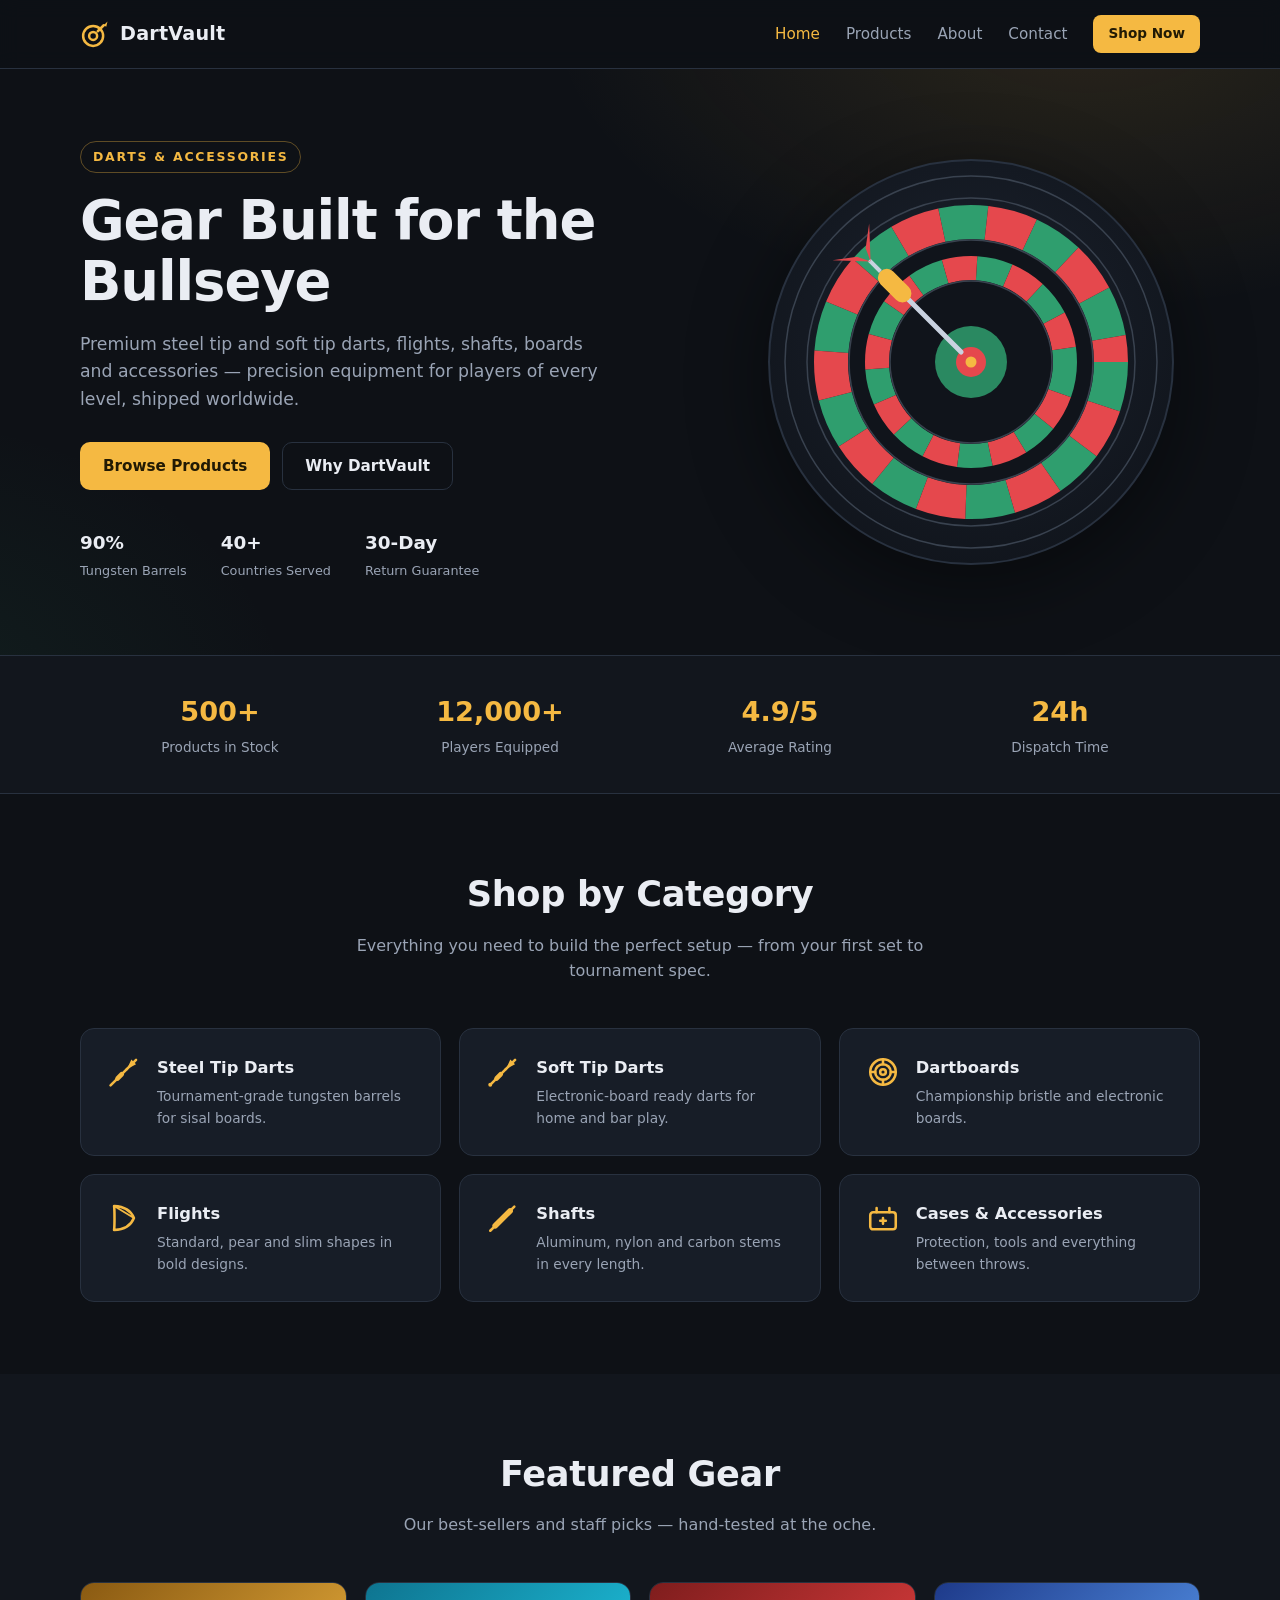
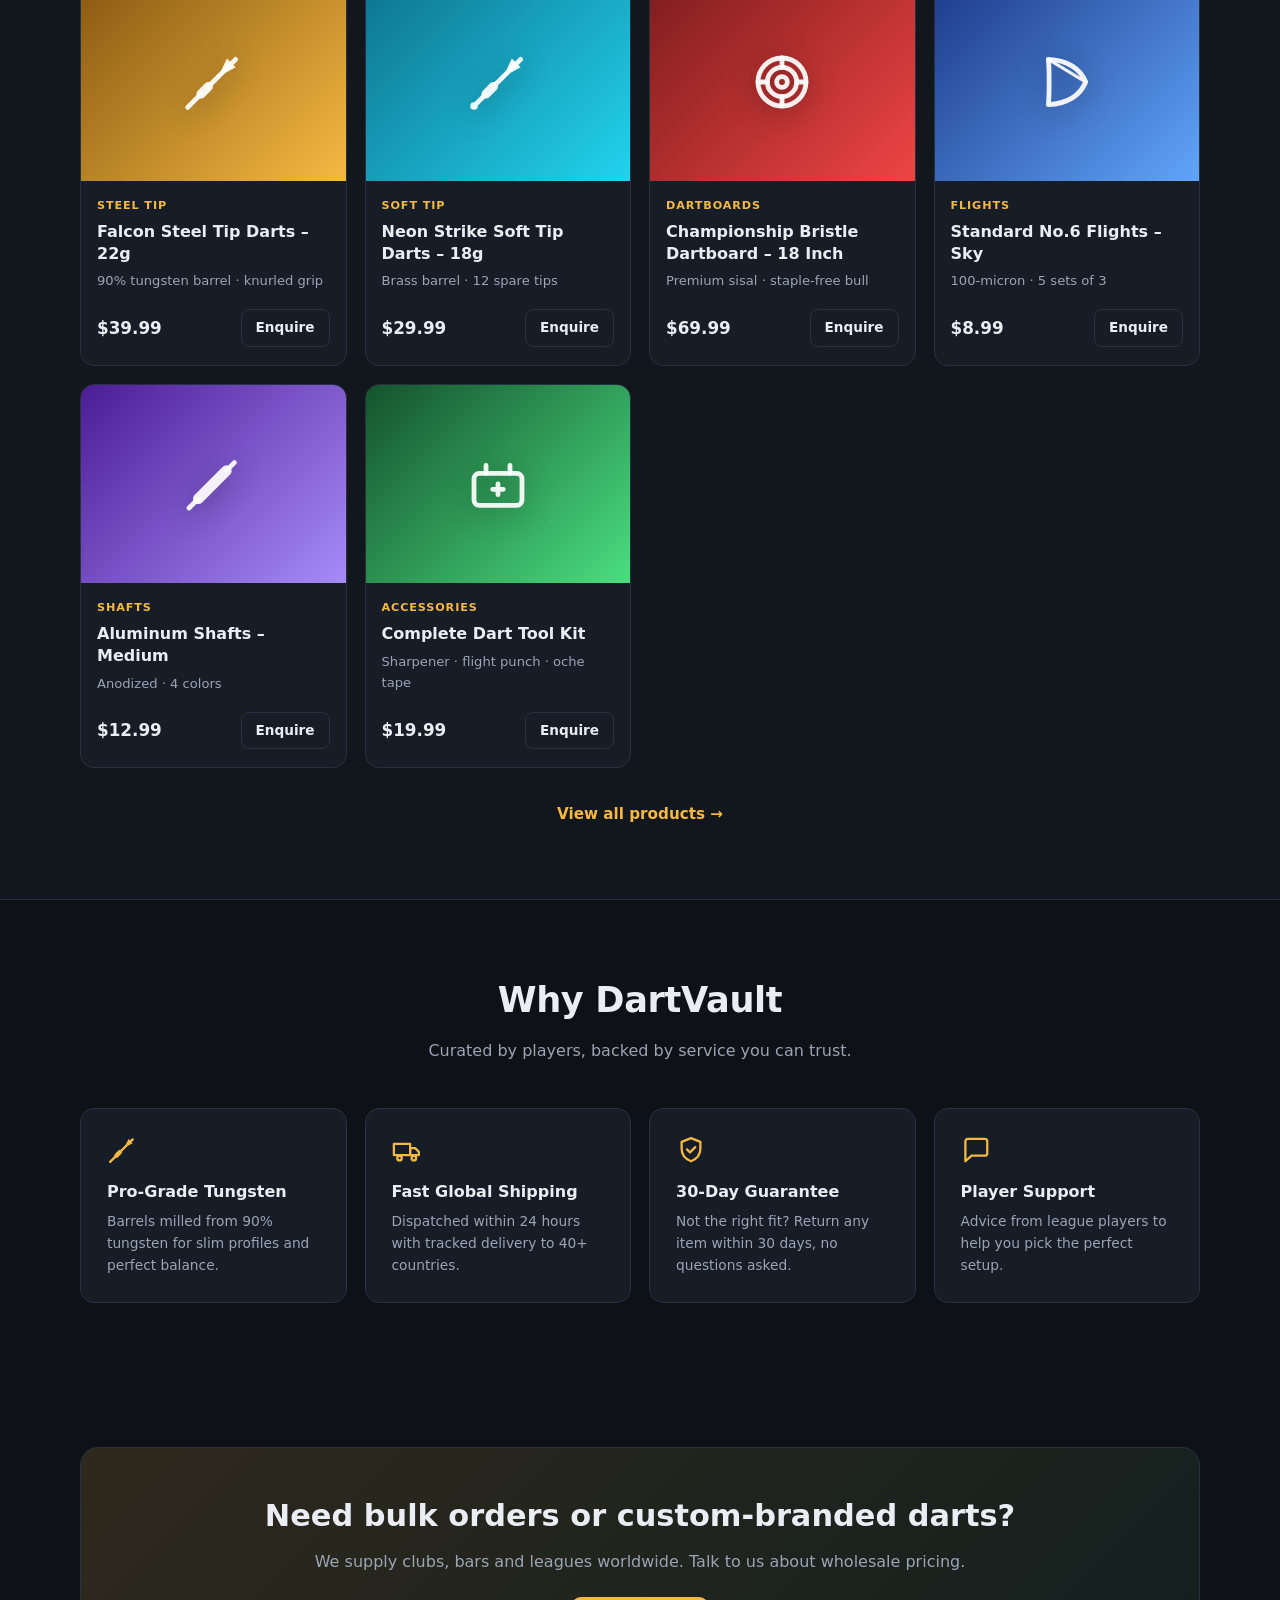
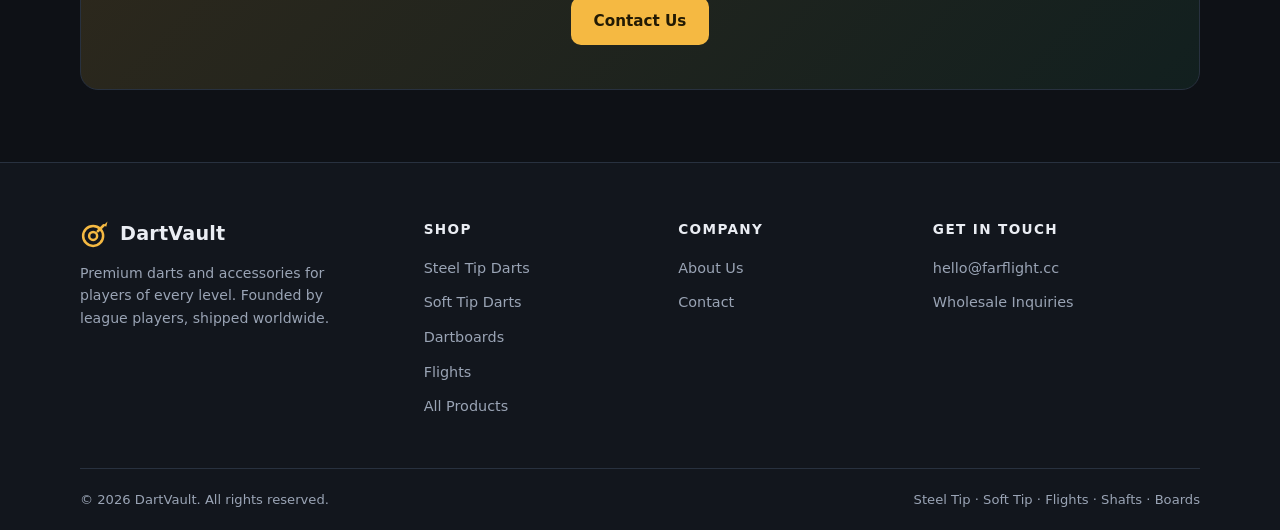
==== commit 5b0329ec: "Fix UTF-8 encoding corruption from domain replace" ====
--- a/index.html
+++ b/index.html
@@ -3,13 +3,13 @@
 <head>
 <meta charset="UTF-8">
 <meta name="viewport" content="width=device-width, initial-scale=1.0">
-<title>DartVault 鈥?Premium Steel Tip &amp; Soft Tip Darts, Flights, Shafts &amp; Accessories</title>
+<title>DartVault – Premium Steel Tip &amp; Soft Tip Darts, Flights, Shafts &amp; Accessories</title>
 <meta name="description" content="Shop premium steel tip and soft tip darts, flights, shafts, dartboards, cases and accessories at DartVault. Pro-grade tungsten gear shipped worldwide.">
 <link rel="canonical" href="https://farflight.cc/">
 <meta name="theme-color" content="#0e1116">
 <meta property="og:type" content="website">
 <meta property="og:site_name" content="DartVault">
-<meta property="og:title" content="DartVault 鈥?Premium Darts &amp; Accessories">
+<meta property="og:title" content="DartVault – Premium Darts &amp; Accessories">
 <meta property="og:description" content="Steel tip and soft tip darts, flights, shafts, boards, cases and accessories. Shipped worldwide.">
 <meta property="og:url" content="https://farflight.cc/">
 <meta name="twitter:card" content="summary">
@@ -135,7 +135,7 @@
       <div>
         <span class="eyebrow">Darts &amp; Accessories</span>
         <h1>Gear Built for the Bullseye</h1>
-        <p class="lead">Premium steel tip and soft tip darts, flights, shafts, boards and accessories 鈥?precision equipment for players of every level, shipped worldwide.</p>
+        <p class="lead">Premium steel tip and soft tip darts, flights, shafts, boards and accessories — precision equipment for players of every level, shipped worldwide.</p>
         <div class="hero-actions">
           <a class="btn btn-primary" href="products.html">Browse Products</a>
           <a class="btn btn-ghost" href="#why">Why DartVault</a>
@@ -189,7 +189,7 @@
     <div class="container">
       <div class="section-head">
         <h2>Shop by Category</h2>
-        <p>Everything you need to build the perfect setup 鈥?from your first set to tournament spec.</p>
+        <p>Everything you need to build the perfect setup — from your first set to tournament spec.</p>
       </div>
       <div class="cat-grid">
         <a class="cat-card" href="products.html?cat=steel">
@@ -223,15 +223,15 @@
     <div class="container">
       <div class="section-head">
         <h2>Featured Gear</h2>
-        <p>Our best-sellers and staff picks 鈥?hand-tested at the oche.</p>
+        <p>Our best-sellers and staff picks — hand-tested at the oche.</p>
       </div>
       <div class="product-grid">
         <article class="product-card" data-cat="steel">
           <div class="product-thumb thumb-steel"><svg aria-hidden="true"><use href="#i-dart"/></svg></div>
           <div class="product-body">
             <span class="product-tag">Steel Tip</span>
-            <h3>Falcon Steel Tip Darts 鈥?22g</h3>
-            <p class="product-spec">90% tungsten barrel 路 knurled grip</p>
+            <h3>Falcon Steel Tip Darts – 22g</h3>
+            <p class="product-spec">90% tungsten barrel · knurled grip</p>
             <div class="product-foot"><span class="price">$39.99</span><a class="btn btn-ghost btn-small" href="contact.html">Enquire</a></div>
           </div>
         </article>
@@ -239,8 +239,8 @@
           <div class="product-thumb thumb-soft"><svg aria-hidden="true"><use href="#i-dart-soft"/></svg></div>
           <div class="product-body">
             <span class="product-tag">Soft Tip</span>
-            <h3>Neon Strike Soft Tip Darts 鈥?18g</h3>
-            <p class="product-spec">Brass barrel 路 12 spare tips</p>
+            <h3>Neon Strike Soft Tip Darts – 18g</h3>
+            <p class="product-spec">Brass barrel · 12 spare tips</p>
             <div class="product-foot"><span class="price">$29.99</span><a class="btn btn-ghost btn-small" href="contact.html">Enquire</a></div>
           </div>
         </article>
@@ -248,8 +248,8 @@
           <div class="product-thumb thumb-board"><svg aria-hidden="true"><use href="#i-board"/></svg></div>
           <div class="product-body">
             <span class="product-tag">Dartboards</span>
-            <h3>Championship Bristle Dartboard 鈥?18 Inch</h3>
-            <p class="product-spec">Premium sisal 路 staple-free bull</p>
+            <h3>Championship Bristle Dartboard – 18 Inch</h3>
+            <p class="product-spec">Premium sisal · staple-free bull</p>
             <div class="product-foot"><span class="price">$69.99</span><a class="btn btn-ghost btn-small" href="contact.html">Enquire</a></div>
           </div>
         </article>
@@ -257,8 +257,8 @@
           <div class="product-thumb thumb-flight"><svg aria-hidden="true"><use href="#i-flight"/></svg></div>
           <div class="product-body">
             <span class="product-tag">Flights</span>
-            <h3>Standard No.6 Flights 鈥?Sky</h3>
-            <p class="product-spec">100-micron 路 5 sets of 3</p>
+            <h3>Standard No.6 Flights – Sky</h3>
+            <p class="product-spec">100-micron · 5 sets of 3</p>
             <div class="product-foot"><span class="price">$8.99</span><a class="btn btn-ghost btn-small" href="contact.html">Enquire</a></div>
           </div>
         </article>
@@ -266,8 +266,8 @@
           <div class="product-thumb thumb-shaft"><svg aria-hidden="true"><use href="#i-shaft"/></svg></div>
           <div class="product-body">
             <span class="product-tag">Shafts</span>
-            <h3>Aluminum Shafts 鈥?Medium</h3>
-            <p class="product-spec">Anodized 路 4 colors</p>
+            <h3>Aluminum Shafts – Medium</h3>
+            <p class="product-spec">Anodized · 4 colors</p>
             <div class="product-foot"><span class="price">$12.99</span><a class="btn btn-ghost btn-small" href="contact.html">Enquire</a></div>
           </div>
         </article>
@@ -276,13 +276,13 @@
           <div class="product-body">
             <span class="product-tag">Accessories</span>
             <h3>Complete Dart Tool Kit</h3>
-            <p class="product-spec">Sharpener 路 flight punch 路 oche tape</p>
+            <p class="product-spec">Sharpener · flight punch · oche tape</p>
             <div class="product-foot"><span class="price">$19.99</span><a class="btn btn-ghost btn-small" href="contact.html">Enquire</a></div>
           </div>
         </article>
       </div>
       <div class="section-link">
-        <a class="link-more" href="products.html">View all products 鈫?/a>
+        <a class="link-more" href="products.html">View all products →</a>
       </div>
     </div>
   </section>
@@ -359,8 +359,8 @@
       </div>
     </div>
     <div class="footer-bottom">
-      <span>漏 <span data-year>2026</span> DartVault. All rights reserved.</span>
-      <span>Steel Tip 路 Soft Tip 路 Flights 路 Shafts 路 Boards</span>
+      <span>© <span data-year>2026</span> DartVault. All rights reserved.</span>
+      <span>Steel Tip · Soft Tip · Flights · Shafts · Boards</span>
     </div>
   </div>
 </footer>
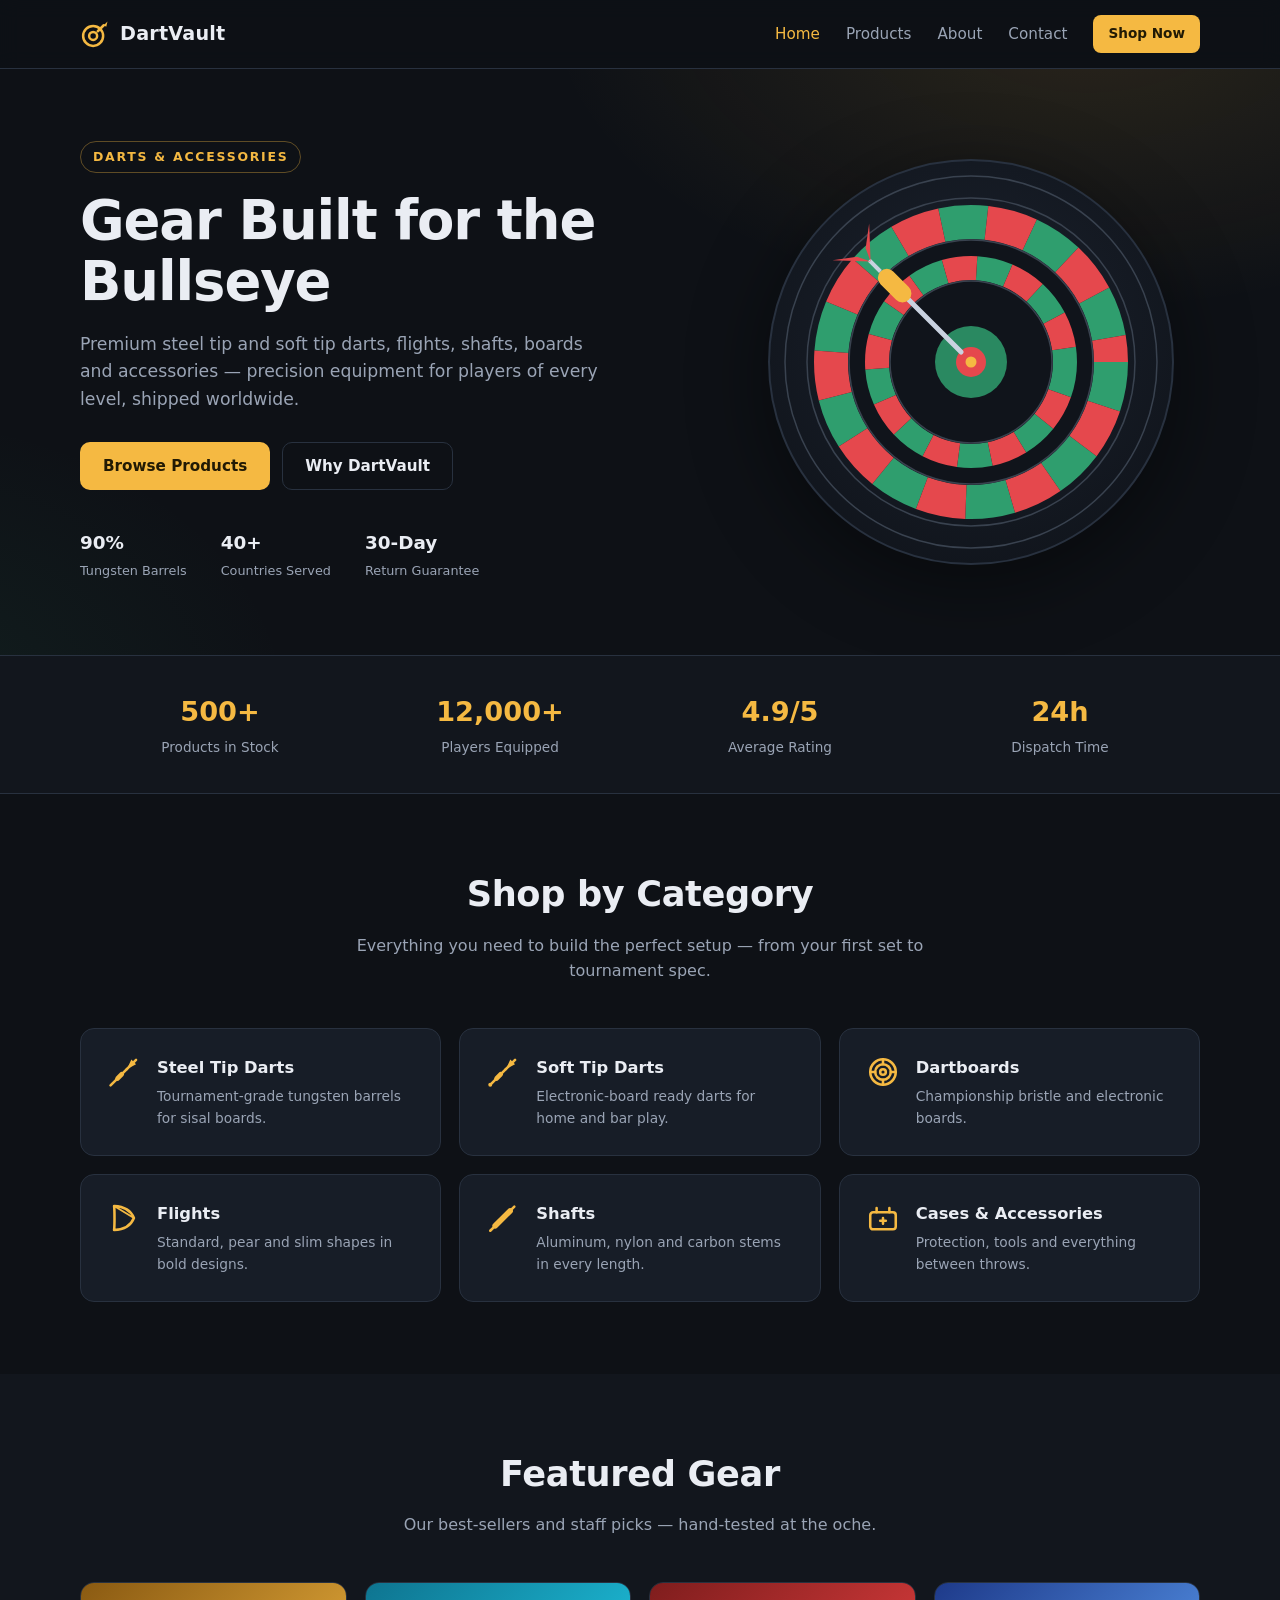
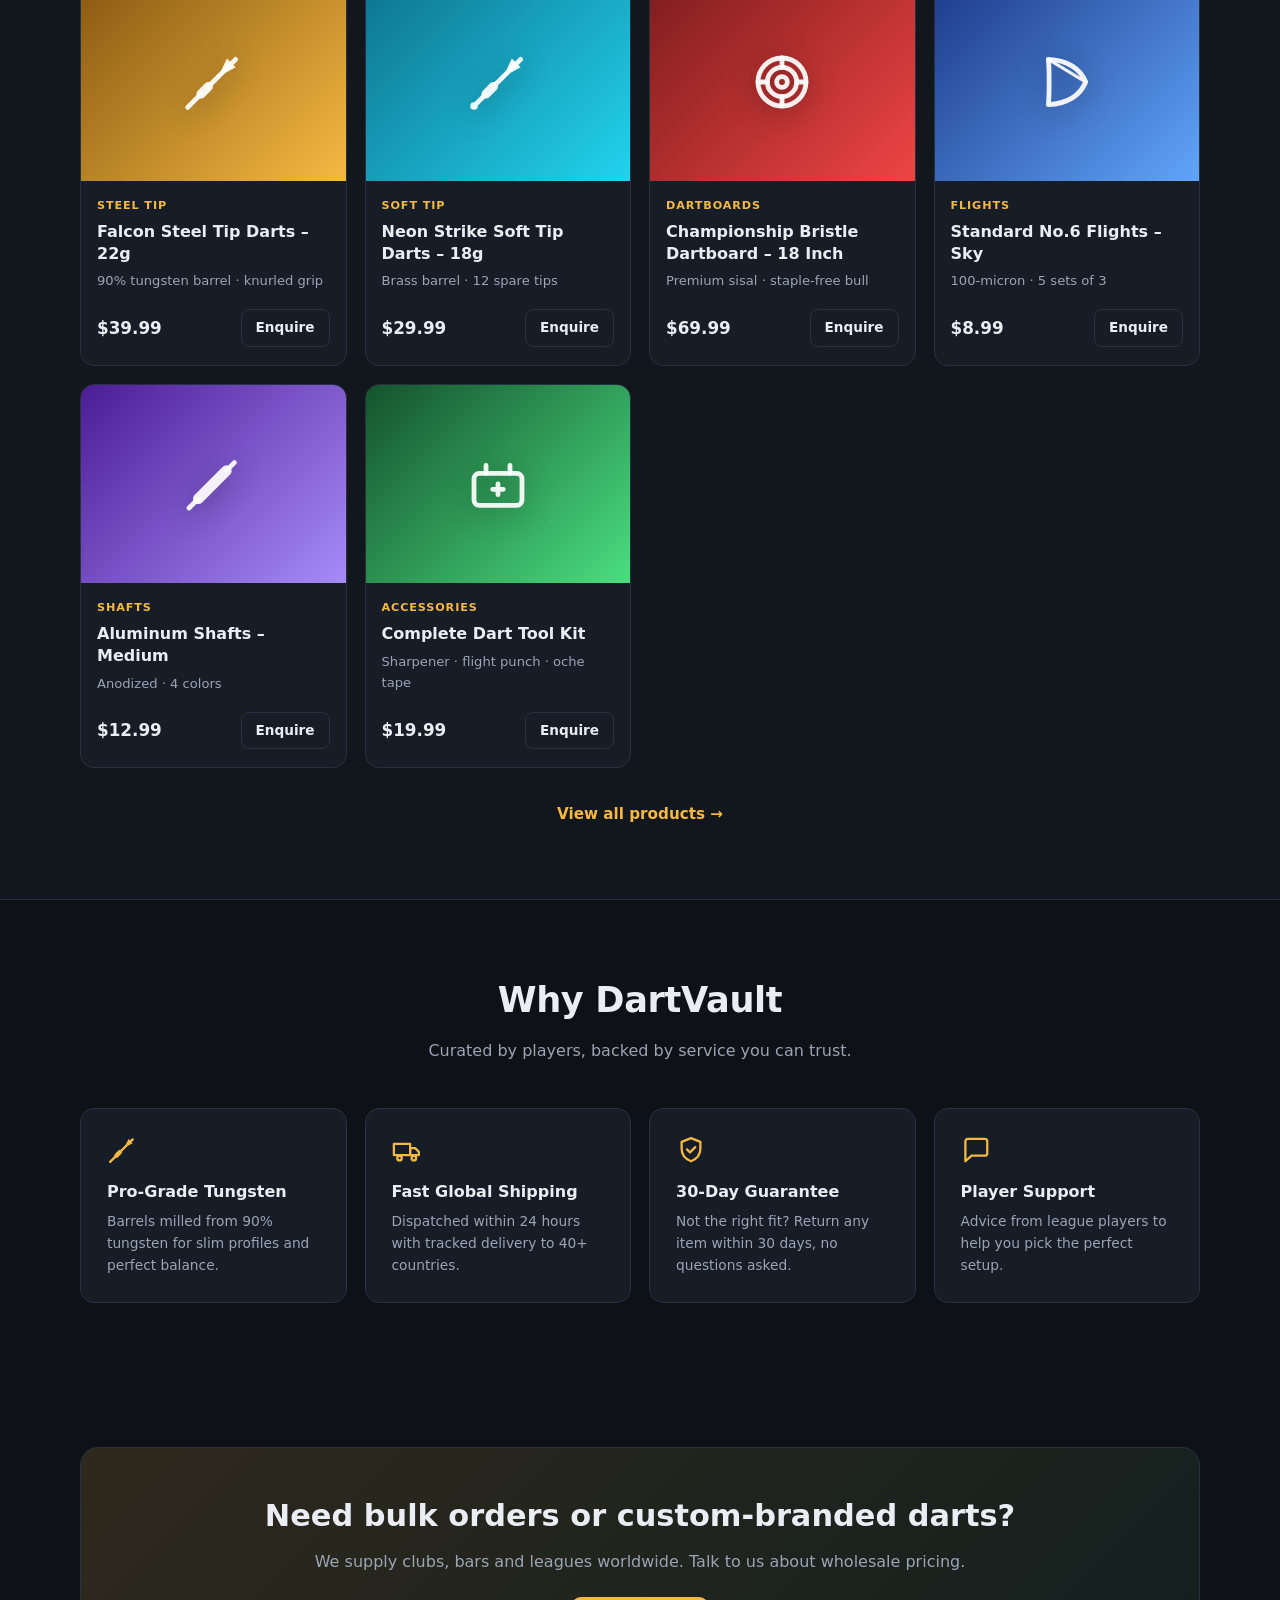
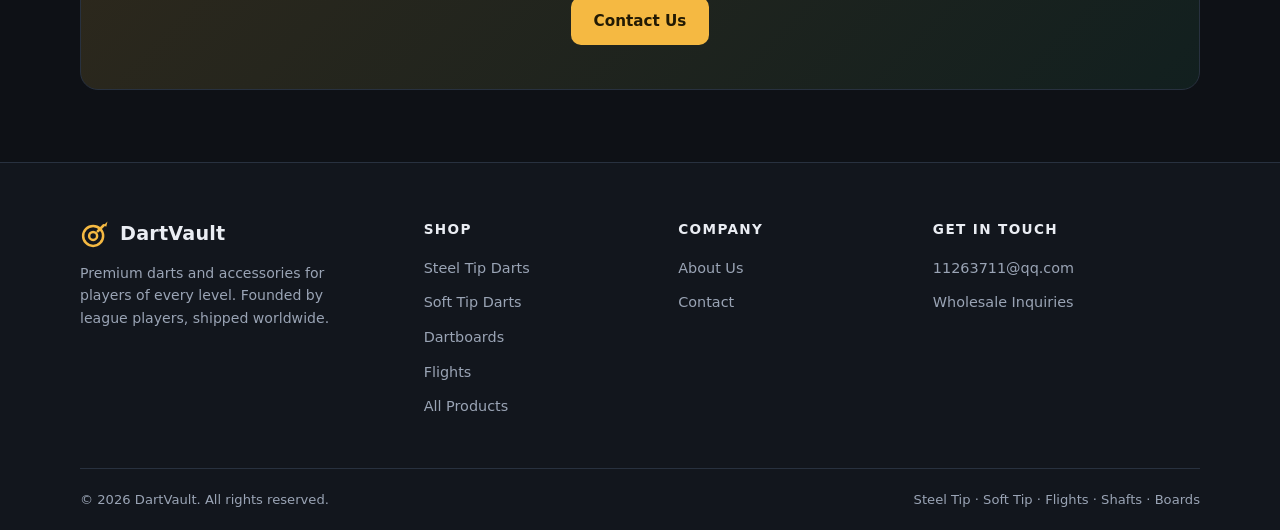
==== commit 7a087bbe: "Update contact email and WhatsApp number" ====
--- a/index.html
+++ b/index.html
@@ -353,7 +353,7 @@
       <div>
         <h4>Get in Touch</h4>
         <ul>
-          <li><a href="mailto:hello@farflight.cc">hello@farflight.cc</a></li>
+          <li><a href="mailto:11263711@qq.com">11263711@qq.com</a></li>
           <li><a href="contact.html">Wholesale Inquiries</a></li>
         </ul>
       </div>
